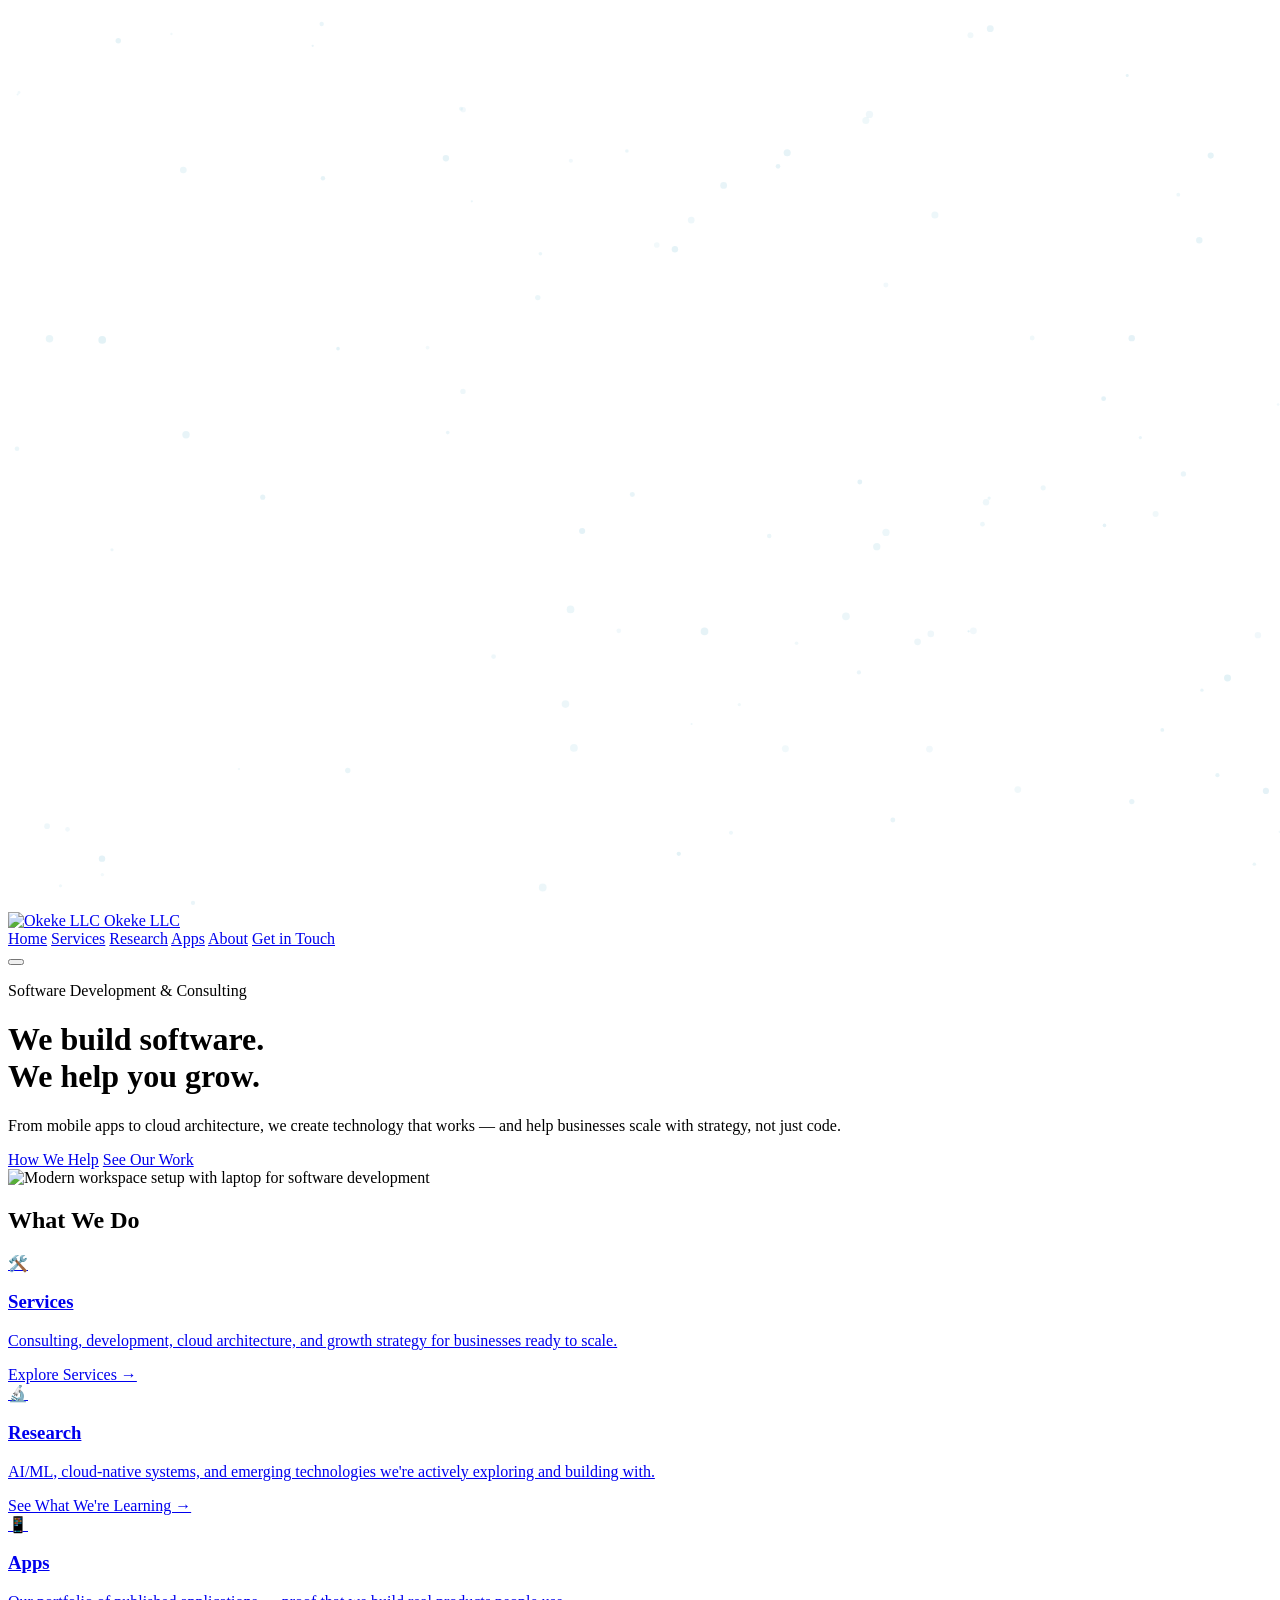
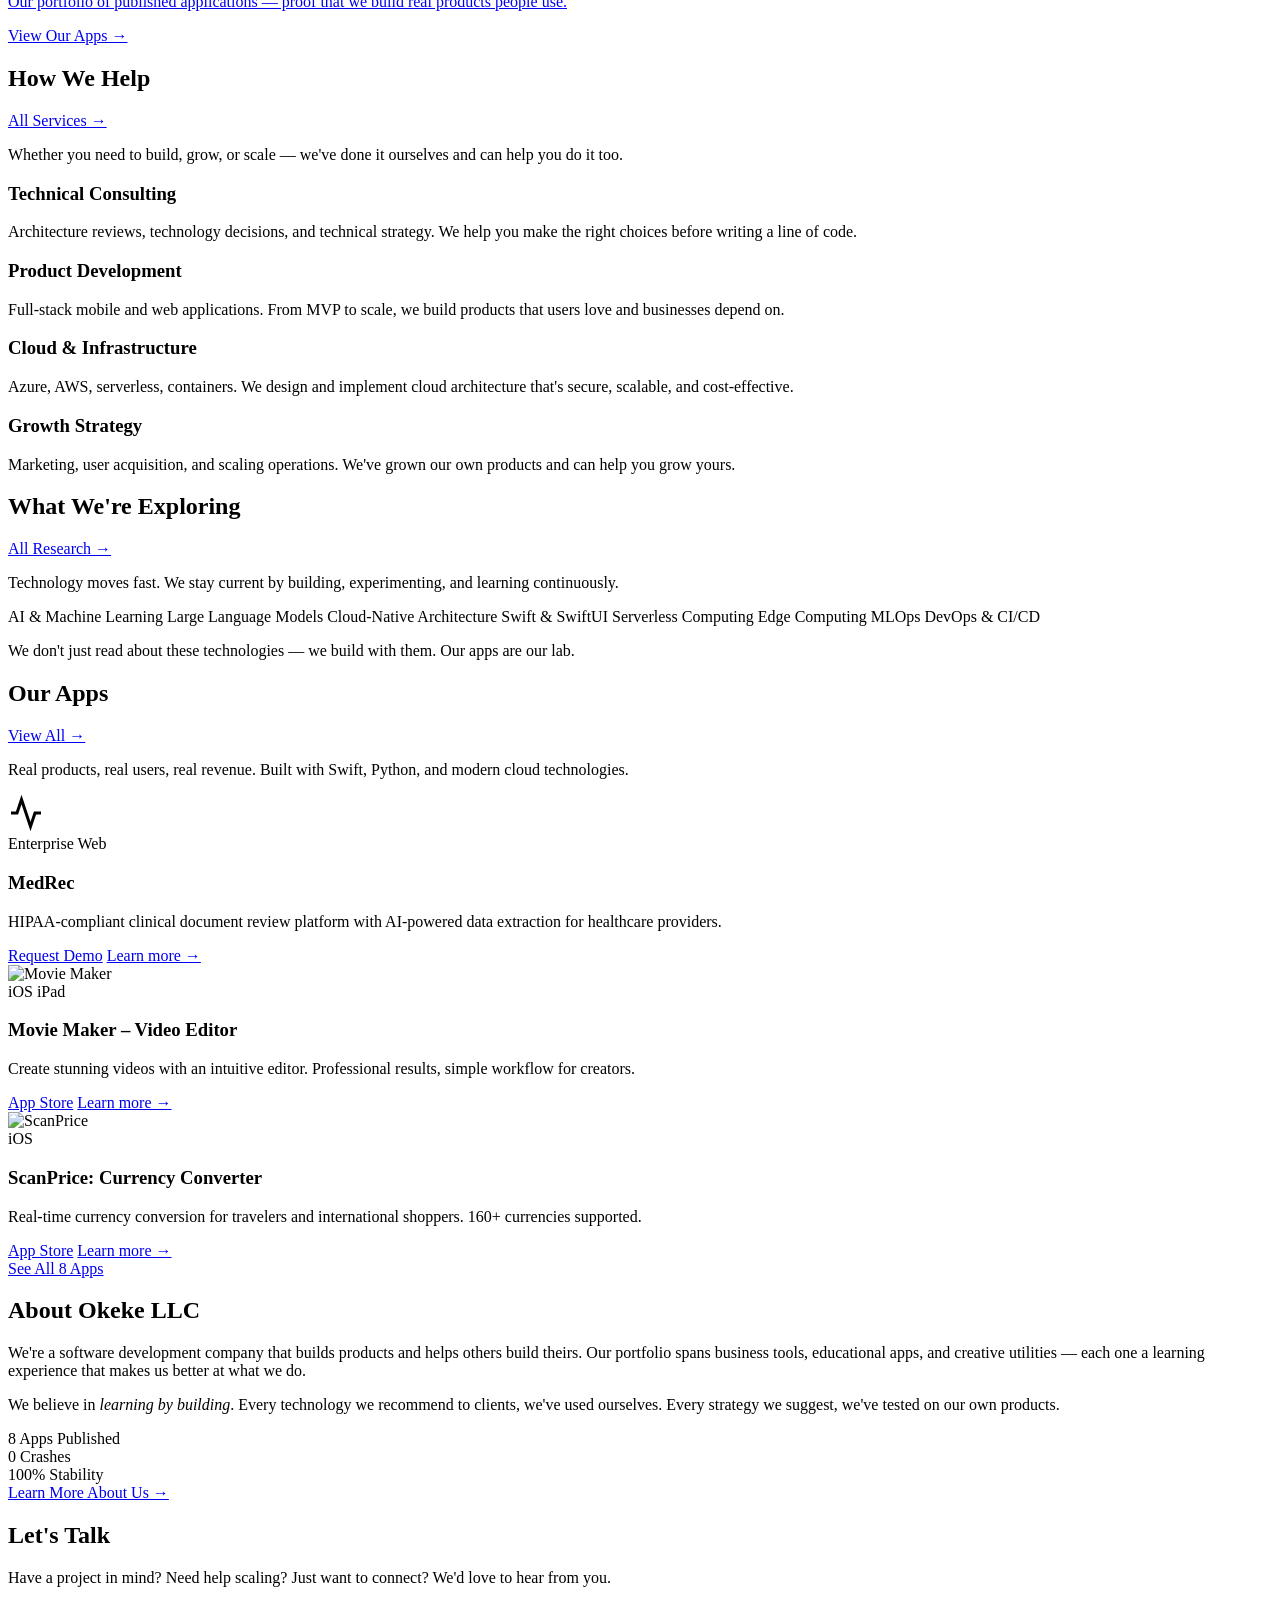
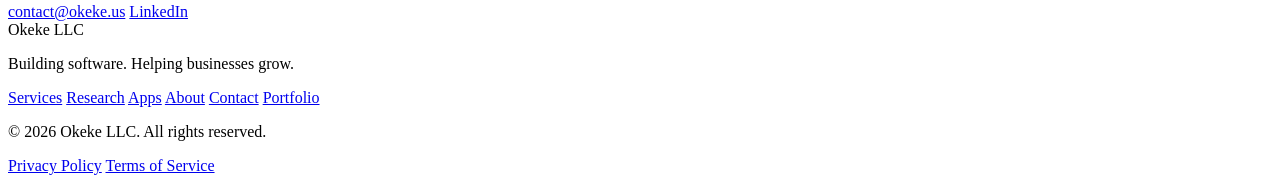
==== index.html @ c663a931 "Add SEO automation to services, privacy/terms links to footer" ====
<!DOCTYPE html>
<html lang="en">
<head>
    <meta charset="UTF-8">
    <meta name="viewport" content="width=device-width, initial-scale=1.0">
    <title>Okeke LLC | Software Development, Consulting & Cloud Solutions</title>
    <meta name="description" content="Okeke LLC builds innovative software and helps businesses grow. Mobile apps, cloud architecture, AI integration, and strategic consulting.">
    <meta name="keywords" content="software development, iOS apps, mobile development, cloud architecture, consulting, Swift, Python, AI, machine learning">
    <meta name="author" content="Okeke LLC">

    <!-- Open Graph -->
    <meta property="og:title" content="Okeke LLC | Software Development & Consulting">
    <meta property="og:description" content="We build software and help businesses grow. Apps, cloud architecture, AI, and strategic consulting.">
    <meta property="og:type" content="website">
    <meta property="og:url" content="https://okeke.us">
    <meta property="og:site_name" content="Okeke LLC">

    <!-- Twitter Card -->
    <meta name="twitter:card" content="summary_large_image">
    <meta name="twitter:title" content="Okeke LLC | Software Development & Consulting">
    <meta name="twitter:description" content="We build software and help businesses grow. Apps, cloud architecture, AI, and strategic consulting.">
    <meta name="twitter:image" content="https://okeke.us/images/hero-workspace.jpg">
    <meta property="og:image" content="https://okeke.us/images/hero-workspace.jpg">
    <meta property="og:image:width" content="1920">
    <meta property="og:image:height" content="1257">
    <meta property="og:image:alt" content="Modern workspace with laptop - Okeke LLC Software Development">

    <link rel="canonical" href="https://okeke.us">
    <link rel="preconnect" href="https://fonts.googleapis.com">
    <link rel="preconnect" href="https://fonts.gstatic.com" crossorigin>
    <link href="https://fonts.googleapis.com/css2?family=Inter:wght@400;500;600;700&display=swap" rel="stylesheet">
    <link rel="stylesheet" href="styles.css">

    <!-- Structured Data - Organization -->
    <script type="application/ld+json">
    {
        "@context": "https://schema.org",
        "@type": "ProfessionalService",
        "name": "Okeke LLC",
        "url": "https://okeke.us",
        "logo": "https://okeke.us/images/logo-full.png",
        "description": "Software development and consulting company specializing in iOS apps, cloud architecture, AI integration, and growth strategy. We build software and help businesses scale.",
        "foundingDate": "2024",
        "email": "contact@okeke.us",
        "sameAs": [
            "https://www.linkedin.com/company/okeke-llc/"
        ],
        "areaServed": {
            "@type": "Place",
            "name": "Worldwide"
        },
        "serviceType": [
            "Software Development",
            "iOS App Development",
            "Cloud Architecture",
            "Technical Consulting",
            "AI Integration",
            "Growth Strategy"
        ],
        "knowsAbout": [
            "iOS Development",
            "Swift",
            "SwiftUI",
            "Python",
            "Cloud Architecture",
            "Azure",
            "AWS",
            "AI/ML",
            "Mobile Apps",
            "App Store Optimization"
        ],
        "hasOfferCatalog": {
            "@type": "OfferCatalog",
            "name": "Services",
            "itemListElement": [
                {
                    "@type": "Offer",
                    "itemOffered": {
                        "@type": "Service",
                        "name": "Technical Consulting",
                        "description": "Architecture review, technology selection, and technical due diligence"
                    }
                },
                {
                    "@type": "Offer",
                    "itemOffered": {
                        "@type": "Service",
                        "name": "Product Development",
                        "description": "iOS, macOS, and web application development from concept to launch"
                    }
                },
                {
                    "@type": "Offer",
                    "itemOffered": {
                        "@type": "Service",
                        "name": "Cloud & Infrastructure",
                        "description": "Cloud architecture design, serverless implementation, and DevOps"
                    }
                },
                {
                    "@type": "Offer",
                    "itemOffered": {
                        "@type": "Service",
                        "name": "Growth Strategy",
                        "description": "App Store optimization, marketing strategy, and analytics implementation"
                    }
                }
            ]
        }
    }
    </script>

    <!-- Structured Data - WebSite (for sitelinks search) -->
    <script type="application/ld+json">
    {
        "@context": "https://schema.org",
        "@type": "WebSite",
        "name": "Okeke LLC",
        "url": "https://okeke.us",
        "potentialAction": {
            "@type": "SearchAction",
            "target": "https://okeke.us/?q={search_term_string}",
            "query-input": "required name=search_term_string"
        }
    }
    </script>
</head>
<body>
    <!-- Snowfall Canvas -->
    <canvas id="snowfall" aria-hidden="true"></canvas>

    <nav class="nav">
        <div class="nav-container">
            <a href="/" class="nav-logo" aria-label="Okeke LLC Home">
                <img src="/images/logo.png" alt="Okeke LLC" width="50" height="50">
                Okeke LLC
            </a>
            <div class="nav-links">
                <a href="/">Home</a>
                <a href="/services/">Services</a>
                <a href="/research/">Research</a>
                <a href="/apps/">Apps</a>
                <a href="/about/">About</a>
                <a href="/contact/" class="nav-cta">Get in Touch</a>
            </div>
            <button class="nav-toggle" aria-label="Toggle navigation menu" aria-expanded="false">
                <span></span>
                <span></span>
                <span></span>
            </button>
        </div>
    </nav>

    <header class="hero">
        <div class="container hero-container">
            <div class="hero-text">
                <p class="hero-eyebrow">Software Development & Consulting</p>
                <h1>We build software.<br>We help you <span class="highlight">grow</span>.</h1>
                <p class="hero-subtitle">From mobile apps to cloud architecture, we create technology that works — and help businesses scale with strategy, not just code.</p>
                <div class="hero-cta">
                    <a href="/services/" class="btn btn-primary">How We Help</a>
                    <a href="/apps/" class="btn btn-secondary">See Our Work</a>
                </div>
            </div>
            <div class="hero-image">
                <img src="/images/hero-workspace.jpg" alt="Modern workspace setup with laptop for software development" width="1920" height="1257" loading="eager">
            </div>
        </div>
    </header>

    <!-- What We Do - Quick Overview -->
    <section class="section overview-section" aria-labelledby="overview-heading">
        <div class="container">
            <h2 id="overview-heading" class="visually-hidden">What We Do</h2>
            <div class="overview-grid">
                <a href="/services/" class="overview-card">
                    <div class="overview-icon" aria-hidden="true">🛠️</div>
                    <h3>Services</h3>
                    <p>Consulting, development, cloud architecture, and growth strategy for businesses ready to scale.</p>
                    <span class="overview-link">Explore Services →</span>
                </a>
                <a href="/research/" class="overview-card">
                    <div class="overview-icon" aria-hidden="true">🔬</div>
                    <h3>Research</h3>
                    <p>AI/ML, cloud-native systems, and emerging technologies we're actively exploring and building with.</p>
                    <span class="overview-link">See What We're Learning →</span>
                </a>
                <a href="/apps/" class="overview-card">
                    <div class="overview-icon" aria-hidden="true">📱</div>
                    <h3>Apps</h3>
                    <p>Our portfolio of published applications — proof that we build real products people use.</p>
                    <span class="overview-link">View Our Apps →</span>
                </a>
            </div>
        </div>
    </section>

    <!-- Services Preview -->
    <section class="section services-preview" aria-labelledby="services-heading">
        <div class="container">
            <div class="section-header">
                <h2 id="services-heading">How We Help</h2>
                <a href="/services/" class="section-link">All Services →</a>
            </div>
            <p class="section-subtitle">Whether you need to build, grow, or scale — we've done it ourselves and can help you do it too.</p>

            <div class="services-grid-preview">
                <div class="service-preview-card">
                    <h3>Technical Consulting</h3>
                    <p>Architecture reviews, technology decisions, and technical strategy. We help you make the right choices before writing a line of code.</p>
                </div>
                <div class="service-preview-card">
                    <h3>Product Development</h3>
                    <p>Full-stack mobile and web applications. From MVP to scale, we build products that users love and businesses depend on.</p>
                </div>
                <div class="service-preview-card">
                    <h3>Cloud & Infrastructure</h3>
                    <p>Azure, AWS, serverless, containers. We design and implement cloud architecture that's secure, scalable, and cost-effective.</p>
                </div>
                <div class="service-preview-card">
                    <h3>Growth Strategy</h3>
                    <p>Marketing, user acquisition, and scaling operations. We've grown our own products and can help you grow yours.</p>
                </div>
            </div>
        </div>
    </section>

    <!-- Research Preview -->
    <section class="section research-preview" aria-labelledby="research-heading">
        <div class="container">
            <div class="section-header">
                <h2 id="research-heading">What We're Exploring</h2>
                <a href="/research/" class="section-link">All Research →</a>
            </div>
            <p class="section-subtitle">Technology moves fast. We stay current by building, experimenting, and learning continuously.</p>

            <div class="research-tags" role="list" aria-label="Technologies we're researching">
                <span class="research-tag" role="listitem">AI & Machine Learning</span>
                <span class="research-tag" role="listitem">Large Language Models</span>
                <span class="research-tag" role="listitem">Cloud-Native Architecture</span>
                <span class="research-tag" role="listitem">Swift & SwiftUI</span>
                <span class="research-tag" role="listitem">Serverless Computing</span>
                <span class="research-tag" role="listitem">Edge Computing</span>
                <span class="research-tag" role="listitem">MLOps</span>
                <span class="research-tag" role="listitem">DevOps & CI/CD</span>
            </div>

            <p class="research-note">We don't just read about these technologies — we build with them. Our apps are our lab.</p>
        </div>
    </section>

    <!-- Apps Preview -->
    <section class="section apps-section" aria-labelledby="apps-heading">
        <div class="container">
            <div class="section-header">
                <h2 id="apps-heading">Our Apps</h2>
                <a href="/apps/" class="section-link">View All →</a>
            </div>
            <p class="section-subtitle">Real products, real users, real revenue. Built with Swift, Python, and modern cloud technologies.</p>

            <div class="apps-grid">
                <!-- MedRec - Business App -->
                <article class="app-card featured business">
                    <div class="app-icon" role="img" aria-label="MedRec - Clinical document review platform">
                        <div class="app-icon-placeholder healthcare">
                            <svg viewBox="0 0 24 24" fill="none" stroke="currentColor" stroke-width="2" width="36" height="36">
                                <path d="M22 12h-4l-3 9L9 3l-3 9H2"/>
                            </svg>
                        </div>
                    </div>
                    <div class="app-content">
                        <div class="app-platforms">
                            <span class="platform business">Enterprise</span>
                            <span class="platform">Web</span>
                        </div>
                        <h3>MedRec</h3>
                        <p>HIPAA-compliant clinical document review platform with AI-powered data extraction for healthcare providers.</p>
                        <div class="app-links">
                            <a href="/contact/" class="btn btn-small">Request Demo</a>
                            <a href="/apps/#business" class="link-arrow">Learn more →</a>
                        </div>
                    </div>
                </article>

                <!-- Movie Maker -->
                <article class="app-card featured">
                    <div class="app-icon" role="img" aria-label="Movie Maker app icon - Video editing application">
                        <img src="https://is1-ssl.mzstatic.com/image/thumb/Purple211/v4/9e/07/b6/9e07b628-82b7-41d9-54f1-a18813877a32/AppIcon-0-0-1x_U007epad-0-1-85-220.png/100x100bb.jpg" alt="Movie Maker" width="72" height="72" loading="lazy">
                    </div>
                    <div class="app-content">
                        <div class="app-platforms">
                            <span class="platform">iOS</span>
                            <span class="platform">iPad</span>
                        </div>
                        <h3>Movie Maker – Video Editor</h3>
                        <p>Create stunning videos with an intuitive editor. Professional results, simple workflow for creators.</p>
                        <div class="app-links">
                            <a href="https://apps.apple.com/us/app/movie-maker-video-editor/id6755254508" class="btn btn-small" target="_blank" rel="noopener noreferrer" aria-label="Download Movie Maker on the App Store">App Store</a>
                            <a href="/apps/moviemaker/" class="link-arrow">Learn more →</a>
                        </div>
                    </div>
                </article>

                <!-- ScanPrice -->
                <article class="app-card featured">
                    <div class="app-icon" role="img" aria-label="ScanPrice app icon - Currency conversion application">
                        <img src="https://is1-ssl.mzstatic.com/image/thumb/Purple211/v4/22/ec/0a/22ec0a01-c46e-54fb-6568-5248c1502d70/AppIcon-0-0-1x_U007epad-0-1-85-220.png/100x100bb.jpg" alt="ScanPrice" width="72" height="72" loading="lazy">
                    </div>
                    <div class="app-content">
                        <div class="app-platforms">
                            <span class="platform">iOS</span>
                        </div>
                        <h3>ScanPrice: Currency Converter</h3>
                        <p>Real-time currency conversion for travelers and international shoppers. 160+ currencies supported.</p>
                        <div class="app-links">
                            <a href="https://apps.apple.com/us/app/scanprice-currency-converter/id6755891772" class="btn btn-small" target="_blank" rel="noopener noreferrer" aria-label="Download ScanPrice on the App Store">App Store</a>
                            <a href="/apps/scanprice/" class="link-arrow">Learn more →</a>
                        </div>
                    </div>
                </article>
            </div>

            <div class="apps-more">
                <a href="/apps/" class="btn btn-outline">See All 8 Apps</a>
            </div>
        </div>
    </section>

    <!-- About Preview -->
    <section class="section about-section" aria-labelledby="about-heading">
        <div class="container">
            <div class="about-content">
                <h2 id="about-heading">About Okeke LLC</h2>
                <p>We're a software development company that builds products and helps others build theirs. Our portfolio spans business tools, educational apps, and creative utilities — each one a learning experience that makes us better at what we do.</p>
                <p>We believe in <em>learning by building</em>. Every technology we recommend to clients, we've used ourselves. Every strategy we suggest, we've tested on our own products.</p>
                <div class="about-stats">
                    <div class="stat">
                        <span class="stat-number">8</span>
                        <span class="stat-label">Apps Published</span>
                    </div>
                    <div class="stat">
                        <span class="stat-number">0</span>
                        <span class="stat-label">Crashes</span>
                    </div>
                    <div class="stat">
                        <span class="stat-number">100%</span>
                        <span class="stat-label">Stability</span>
                    </div>
                </div>
                <a href="/about/" class="btn btn-secondary" style="margin-top: var(--spacing-lg);">Learn More About Us →</a>
            </div>
        </div>
    </section>

    <!-- Contact CTA -->
    <section class="section contact-section" aria-labelledby="contact-heading">
        <div class="container">
            <h2 id="contact-heading">Let's Talk</h2>
            <p class="section-subtitle">Have a project in mind? Need help scaling? Just want to connect? We'd love to hear from you.</p>
            <div class="contact-links">
                <a href="mailto:contact@okeke.us" class="btn btn-primary btn-large" aria-label="Email us at contact@okeke.us">contact@okeke.us</a>
                <a href="https://www.linkedin.com/company/okeke-llc/" class="btn btn-outline btn-large" target="_blank" rel="noopener noreferrer" aria-label="Visit our LinkedIn page">LinkedIn</a>
            </div>
        </div>
    </section>

    <footer class="footer" role="contentinfo">
        <div class="container">
            <div class="footer-content">
                <div class="footer-brand">
                    <span class="footer-logo">Okeke LLC</span>
                    <p>Building software. Helping businesses grow.</p>
                </div>
                <nav class="footer-links" aria-label="Footer navigation">
                    <a href="/services/">Services</a>
                    <a href="/research/">Research</a>
                    <a href="/apps/">Apps</a>
                    <a href="/about/">About</a>
                    <a href="/contact/">Contact</a>
                    <a href="https://sundai.us" target="_blank" rel="noopener noreferrer">Portfolio</a>
                </nav>
            </div>
            <div class="footer-bottom">
                <p>&copy; 2026 Okeke LLC. All rights reserved.</p>
                <nav class="footer-legal" aria-label="Legal links">
                    <a href="/privacy-policy/">Privacy Policy</a>
                    <a href="/terms/">Terms of Service</a>
                </nav>
            </div>
        </div>
    </footer>

    <script>
        // Mobile nav toggle
        const navToggle = document.querySelector('.nav-toggle');
        const navLinks = document.querySelector('.nav-links');

        navToggle.addEventListener('click', () => {
            const isOpen = navLinks.classList.toggle('active');
            navToggle.classList.toggle('active');
            navToggle.setAttribute('aria-expanded', isOpen);
        });

        // Navbar background on scroll
        const nav = document.querySelector('.nav');
        window.addEventListener('scroll', () => {
            nav.classList.toggle('scrolled', window.scrollY > 50);
        });

        // Snowfall Animation
        const canvas = document.getElementById('snowfall');
        const ctx = canvas.getContext('2d');

        let snowflakes = [];
        const maxSnowflakes = 100;

        function resizeCanvas() {
            canvas.width = window.innerWidth;
            canvas.height = window.innerHeight;
        }

        function createSnowflake() {
            return {
                x: Math.random() * canvas.width,
                y: Math.random() * canvas.height - canvas.height,
                radius: Math.random() * 3 + 1,
                speed: Math.random() * 1 + 0.5,
                wind: Math.random() * 0.5 - 0.25,
                opacity: Math.random() * 0.2 + 0.15
            };
        }

        function initSnowflakes() {
            snowflakes = [];
            for (let i = 0; i < maxSnowflakes; i++) {
                const flake = createSnowflake();
                flake.y = Math.random() * canvas.height;
                snowflakes.push(flake);
            }
        }

        function drawSnowflakes() {
            ctx.clearRect(0, 0, canvas.width, canvas.height);

            snowflakes.forEach((flake, index) => {
                ctx.beginPath();
                ctx.arc(flake.x, flake.y, flake.radius, 0, Math.PI * 2);
                ctx.fillStyle = `rgba(173, 216, 230, ${flake.opacity})`; // Light blue
                ctx.fill();

                // Update position
                flake.y += flake.speed;
                flake.x += flake.wind;

                // Reset if off screen
                if (flake.y > canvas.height) {
                    snowflakes[index] = createSnowflake();
                }
                if (flake.x > canvas.width) {
                    flake.x = 0;
                } else if (flake.x < 0) {
                    flake.x = canvas.width;
                }
            });

            requestAnimationFrame(drawSnowflakes);
        }

        // Check for reduced motion preference
        const prefersReducedMotion = window.matchMedia('(prefers-reduced-motion: reduce)').matches;

        if (!prefersReducedMotion) {
            resizeCanvas();
            initSnowflakes();
            drawSnowflakes();
            window.addEventListener('resize', () => {
                resizeCanvas();
                initSnowflakes();
            });
        }
    </script>
</body>
</html>
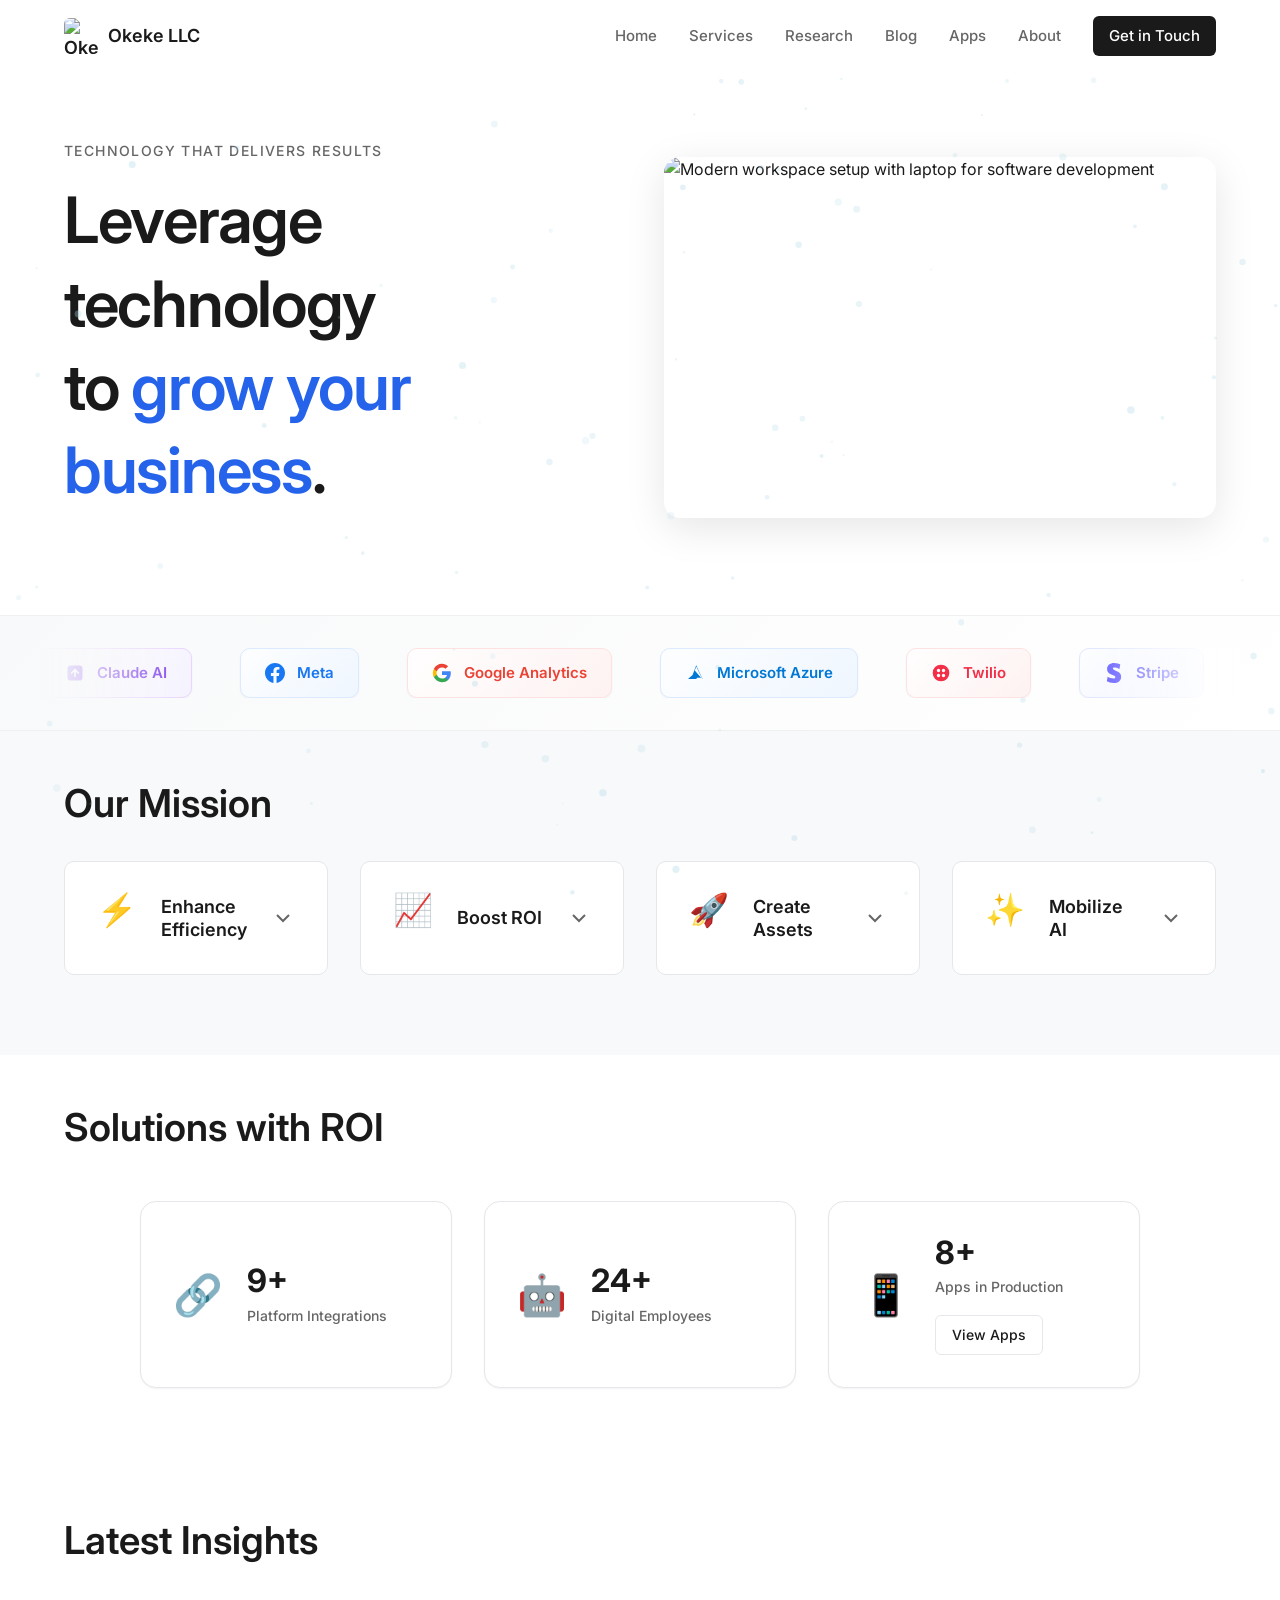
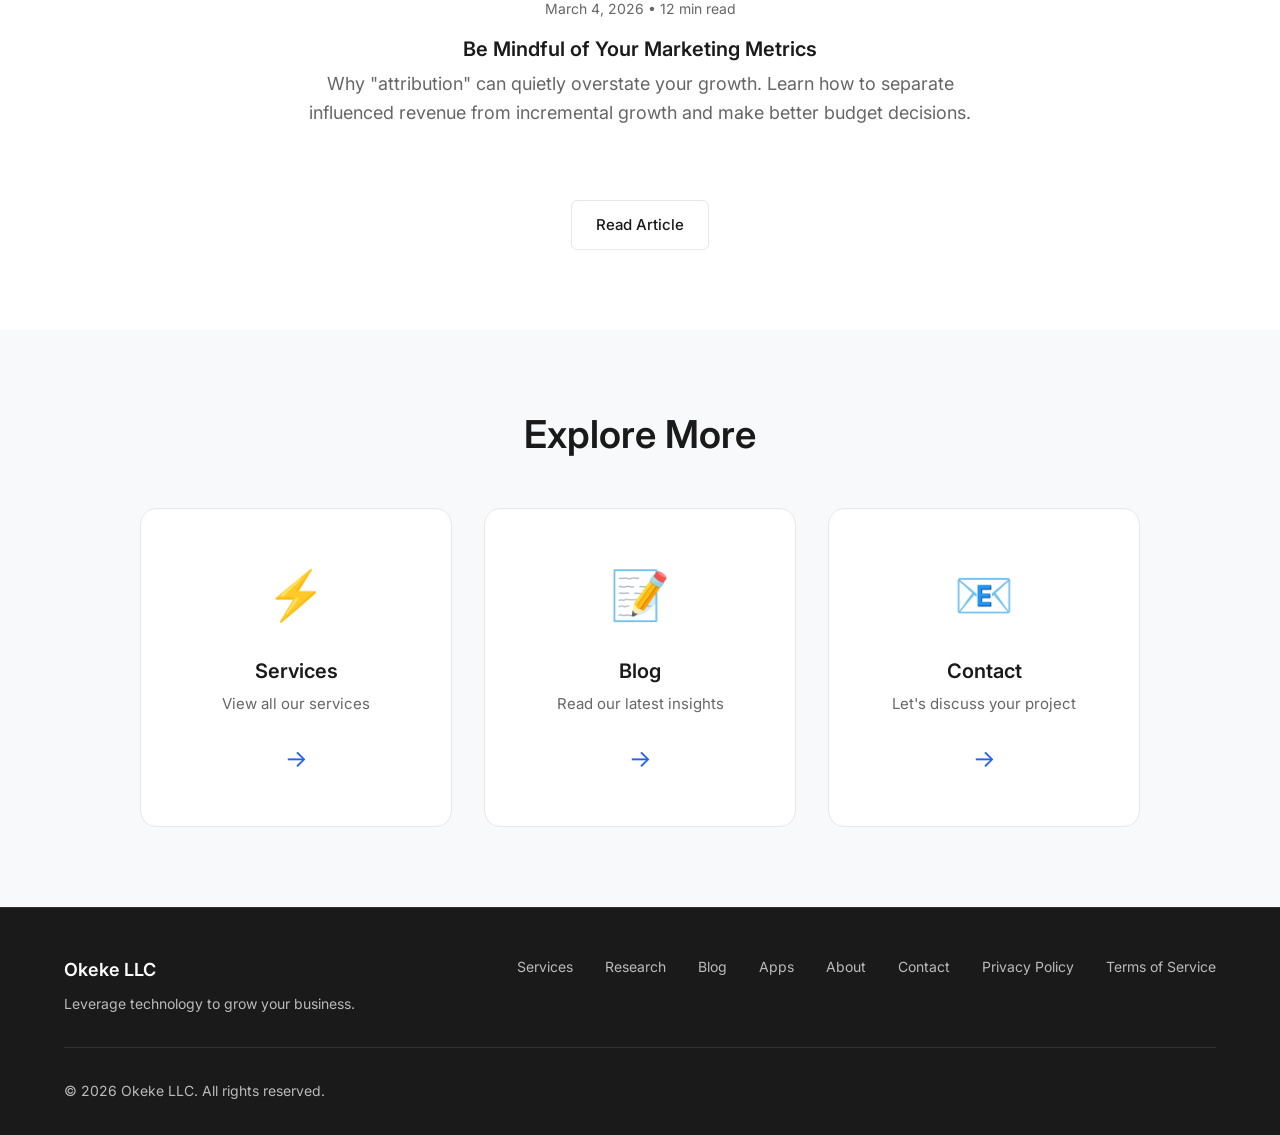
==== commit 162739af: "Modernize website with collapsible sections and first blog article Major updates: - Homepage: Update" ====
--- a/index.html
+++ b/index.html
@@ -30,6 +30,7 @@
     <link rel="preconnect" href="https://fonts.gstatic.com" crossorigin>
     <link href="https://fonts.googleapis.com/css2?family=Inter:wght@400;500;600;700&display=swap" rel="stylesheet">
     <link rel="stylesheet" href="styles.css">
+    <link rel="stylesheet" href="research/research.css">
 
     <!-- Structured Data - Organization -->
     <script type="application/ld+json">
@@ -132,13 +133,14 @@
     <nav class="nav">
         <div class="nav-container">
             <a href="/" class="nav-logo" aria-label="Okeke LLC Home">
-                <img src="/images/logo.png" alt="Okeke LLC" width="50" height="50">
+                <img src="images/logo.png" alt="Okeke LLC" width="50" height="50">
                 Okeke LLC
             </a>
             <div class="nav-links">
                 <a href="/">Home</a>
                 <a href="/services/">Services</a>
                 <a href="/research/">Research</a>
+                <a href="/blog/">Blog</a>
                 <a href="/apps/">Apps</a>
                 <a href="/about/">About</a>
                 <a href="/contact/" class="nav-cta">Get in Touch</a>
@@ -154,212 +156,283 @@
     <header class="hero">
         <div class="container hero-container">
             <div class="hero-text">
-                <p class="hero-eyebrow">Software Development & Consulting</p>
-                <h1>We build software.<br>We help you <span class="highlight">grow</span>.</h1>
-                <p class="hero-subtitle">From mobile apps to cloud architecture, we create technology that works — and help businesses scale with strategy, not just code.</p>
-                <div class="hero-cta">
-                    <a href="/services/" class="btn btn-primary">How We Help</a>
-                    <a href="/apps/" class="btn btn-secondary">See Our Work</a>
-                </div>
+                <p class="hero-eyebrow">Technology That Delivers Results</p>
+                <h1>Leverage technology<br>to <span class="highlight">grow your business</span>.</h1>
             </div>
             <div class="hero-image">
-                <img src="/images/hero-workspace.jpg" alt="Modern workspace setup with laptop for software development" width="1920" height="1257" loading="eager">
+                <img src="images/hero-workspace.jpg" alt="Modern workspace setup with laptop for software development" width="1920" height="1257" loading="eager">
             </div>
         </div>
     </header>
 
-    <!-- What We Do - Quick Overview -->
-    <section class="section overview-section" aria-labelledby="overview-heading">
-        <div class="container">
-            <h2 id="overview-heading" class="visually-hidden">What We Do</h2>
-            <div class="overview-grid">
-                <a href="/services/" class="overview-card">
-                    <div class="overview-icon" aria-hidden="true">🛠️</div>
-                    <h3>Services</h3>
-                    <p>Consulting, development, cloud architecture, and growth strategy for businesses ready to scale.</p>
-                    <span class="overview-link">Explore Services →</span>
-                </a>
-                <a href="/research/" class="overview-card">
-                    <div class="overview-icon" aria-hidden="true">🔬</div>
-                    <h3>Research</h3>
-                    <p>AI/ML, cloud-native systems, and emerging technologies we're actively exploring and building with.</p>
-                    <span class="overview-link">See What We're Learning →</span>
-                </a>
-                <a href="/apps/" class="overview-card">
-                    <div class="overview-icon" aria-hidden="true">📱</div>
-                    <h3>Apps</h3>
-                    <p>Our portfolio of published applications — proof that we build real products people use.</p>
-                    <span class="overview-link">View Our Apps →</span>
-                </a>
-            </div>
+    <!-- Integration Badges - Rolling Animation -->
+    <section class="integrations-ticker" aria-label="Platform Integrations">
+        <div class="integrations-ticker-wrapper">
+        <div class="ticker-track">
+            <div class="ticker-item claude">
+                <svg viewBox="0 0 24 24" fill="currentColor" width="20" height="20">
+                    <rect x="3" y="3" width="18" height="18" rx="4" ry="4"/>
+                    <path d="M12 8 L12 16 M8 12 Q10 10, 12 8 Q14 10, 16 12" stroke="white" stroke-width="2" fill="none" stroke-linecap="round"/>
+                </svg>
+                <span>Claude AI</span>
+            </div>
+            <div class="ticker-item meta">
+                <svg viewBox="0 0 24 24" fill="currentColor" width="20" height="20">
+                    <path d="M24 12.073c0-6.627-5.373-12-12-12s-12 5.373-12 12c0 5.99 4.388 10.954 10.125 11.854v-8.385H7.078v-3.47h3.047V9.43c0-3.007 1.792-4.669 4.533-4.669 1.312 0 2.686.235 2.686.235v2.953H15.83c-1.491 0-1.956.925-1.956 1.874v2.25h3.328l-.532 3.47h-2.796v8.385C19.612 23.027 24 18.062 24 12.073z"/>
+                </svg>
+                <span>Meta</span>
+            </div>
+            <div class="ticker-item google">
+                <svg viewBox="0 0 24 24" fill="currentColor" width="20" height="20">
+                    <path d="M22.56 12.25c0-.78-.07-1.53-.2-2.25H12v4.26h5.92c-.26 1.37-1.04 2.53-2.21 3.31v2.77h3.57c2.08-1.92 3.28-4.74 3.28-8.09z" fill="#4285F4"/>
+                    <path d="M12 23c2.97 0 5.46-.98 7.28-2.66l-3.57-2.77c-.98.66-2.23 1.06-3.71 1.06-2.86 0-5.29-1.93-6.16-4.53H2.18v2.84C3.99 20.53 7.7 23 12 23z" fill="#34A853"/>
+                    <path d="M5.84 14.09c-.22-.66-.35-1.36-.35-2.09s.13-1.43.35-2.09V7.07H2.18C1.43 8.55 1 10.22 1 12s.43 3.45 1.18 4.93l2.85-2.22.81-.62z" fill="#FBBC05"/>
+                    <path d="M12 5.38c1.62 0 3.06.56 4.21 1.64l3.15-3.15C17.45 2.09 14.97 1 12 1 7.7 1 3.99 3.47 2.18 7.07l3.66 2.84c.87-2.6 3.3-4.53 6.16-4.53z" fill="#EA4335"/>
+                </svg>
+                <span>Google Analytics</span>
+            </div>
+            <div class="ticker-item azure">
+                <svg viewBox="0 0 24 24" fill="currentColor" width="20" height="20">
+                    <path d="M9.1 14.5l4.4-11.8L21 19.3H3.6L9.1 14.5zm4.5-10.3L11.7 9l7.6 8.8h-4.8l-1 1.5h7.2L13.6 4.2z"/>
+                </svg>
+                <span>Microsoft Azure</span>
+            </div>
+            <div class="ticker-item twilio">
+                <svg viewBox="0 0 24 24" fill="currentColor" width="20" height="20">
+                    <circle cx="12" cy="12" r="10"/>
+                    <circle cx="9" cy="9" r="2" fill="white"/>
+                    <circle cx="15" cy="9" r="2" fill="white"/>
+                    <circle cx="9" cy="15" r="2" fill="white"/>
+                    <circle cx="15" cy="15" r="2" fill="white"/>
+                </svg>
+                <span>Twilio</span>
+            </div>
+            <div class="ticker-item stripe">
+                <svg viewBox="0 0 24 24" fill="currentColor" width="20" height="20">
+                    <path d="M13.976 9.15c-2.172-.806-3.356-1.426-3.356-2.409 0-.831.683-1.305 1.901-1.305 2.227 0 4.515.858 6.09 1.631l.89-5.494C18.252.975 15.697 0 12.165 0 9.667 0 7.589.654 6.104 1.872 4.56 3.147 3.757 4.992 3.757 7.218c0 4.039 2.467 5.76 6.476 7.219 2.585.92 3.445 1.574 3.445 2.583 0 .98-.84 1.545-2.354 1.545-1.875 0-4.965-.921-6.99-2.109l-.9 5.555C5.175 22.99 8.385 24 11.714 24c2.641 0 4.843-.624 6.328-1.813 1.664-1.305 2.525-3.236 2.525-5.732 0-4.128-2.524-5.851-6.594-7.305h.003z"/>
+                </svg>
+                <span>Stripe</span>
+            </div>
+            <div class="ticker-item github">
+                <svg viewBox="0 0 24 24" fill="currentColor" width="20" height="20">
+                    <path d="M12 0c-6.626 0-12 5.373-12 12 0 5.302 3.438 9.8 8.207 11.387.599.111.793-.261.793-.577v-2.234c-3.338.726-4.033-1.416-4.033-1.416-.546-1.387-1.333-1.756-1.333-1.756-1.089-.745.083-.729.083-.729 1.205.084 1.839 1.237 1.839 1.237 1.07 1.834 2.807 1.304 3.492.997.107-.775.418-1.305.762-1.604-2.665-.305-5.467-1.334-5.467-5.931 0-1.311.469-2.381 1.236-3.221-.124-.303-.535-1.524.117-3.176 0 0 1.008-.322 3.301 1.23.957-.266 1.983-.399 3.003-.404 1.02.005 2.047.138 3.006.404 2.291-1.552 3.297-1.23 3.297-1.23.653 1.653.242 2.874.118 3.176.77.84 1.235 1.911 1.235 3.221 0 4.609-2.807 5.624-5.479 5.921.43.372.823 1.102.823 2.222v3.293c0 .319.192.694.801.576 4.765-1.589 8.199-6.086 8.199-11.386 0-6.627-5.373-12-12-12z"/>
+                </svg>
+                <span>GitHub</span>
+            </div>
+            <div class="ticker-item pinterest">
+                <svg viewBox="0 0 24 24" fill="currentColor" width="20" height="20">
+                    <path d="M12.017 0C5.396 0 .029 5.367.029 11.987c0 5.079 3.158 9.417 7.618 11.162-.105-.949-.199-2.403.041-3.439.219-.937 1.406-5.957 1.406-5.957s-.359-.72-.359-1.781c0-1.663.967-2.911 2.168-2.911 1.024 0 1.518.769 1.518 1.688 0 1.029-.653 2.567-.992 3.992-.285 1.193.6 2.165 1.775 2.165 2.128 0 3.768-2.245 3.768-5.487 0-2.861-2.063-4.869-5.008-4.869-3.41 0-5.409 2.562-5.409 5.199 0 1.033.394 2.143.889 2.741.099.12.112.225.085.345-.09.375-.293 1.199-.334 1.363-.053.225-.172.271-.401.165-1.495-.69-2.433-2.878-2.433-4.646 0-3.776 2.748-7.252 7.92-7.252 4.158 0 7.392 2.967 7.392 6.923 0 4.135-2.607 7.462-6.233 7.462-1.214 0-2.354-.629-2.758-1.379l-.749 2.848c-.269 1.045-1.004 2.352-1.498 3.146 1.123.345 2.306.535 3.55.535 6.607 0 11.985-5.365 11.985-11.987C23.97 5.39 18.592.026 11.985.026L12.017 0z"/>
+                </svg>
+                <span>Pinterest</span>
+            </div>
+            <div class="ticker-item instagram">
+                <svg viewBox="0 0 24 24" fill="currentColor" width="20" height="20">
+                    <path d="M12 2.163c3.204 0 3.584.012 4.85.07 3.252.148 4.771 1.691 4.919 4.919.058 1.265.069 1.645.069 4.849 0 3.205-.012 3.584-.069 4.849-.149 3.225-1.664 4.771-4.919 4.919-1.266.058-1.644.07-4.85.07-3.204 0-3.584-.012-4.849-.07-3.26-.149-4.771-1.699-4.919-4.92-.058-1.265-.07-1.644-.07-4.849 0-3.204.013-3.583.07-4.849.149-3.227 1.664-4.771 4.919-4.919 1.266-.057 1.645-.069 4.849-.069zm0-2.163c-3.259 0-3.667.014-4.947.072-4.358.2-6.78 2.618-6.98 6.98-.059 1.281-.073 1.689-.073 4.948 0 3.259.014 3.668.072 4.948.2 4.358 2.618 6.78 6.98 6.98 1.281.058 1.689.072 4.948.072 3.259 0 3.668-.014 4.948-.072 4.354-.2 6.782-2.618 6.979-6.98.059-1.28.073-1.689.073-4.948 0-3.259-.014-3.667-.072-4.947-.196-4.354-2.617-6.78-6.979-6.98-1.281-.059-1.69-.073-4.949-.073zm0 5.838c-3.403 0-6.162 2.759-6.162 6.162s2.759 6.163 6.162 6.163 6.162-2.759 6.162-6.163c0-3.403-2.759-6.162-6.162-6.162zm0 10.162c-2.209 0-4-1.79-4-4 0-2.209 1.791-4 4-4s4 1.791 4 4c0 2.21-1.791 4-4 4zm6.406-11.845c-.796 0-1.441.645-1.441 1.44s.645 1.44 1.441 1.44c.795 0 1.439-.645 1.439-1.44s-.644-1.44-1.439-1.44z"/>
+                </svg>
+                <span>Instagram</span>
+            </div>
+            <!-- Duplicate for seamless loop -->
+            <div class="ticker-item claude">
+                <svg viewBox="0 0 24 24" fill="currentColor" width="20" height="20">
+                    <rect x="3" y="3" width="18" height="18" rx="4" ry="4"/>
+                    <path d="M12 8 L12 16 M8 12 Q10 10, 12 8 Q14 10, 16 12" stroke="white" stroke-width="2" fill="none" stroke-linecap="round"/>
+                </svg>
+                <span>Claude AI</span>
+            </div>
+            <div class="ticker-item meta">
+                <svg viewBox="0 0 24 24" fill="currentColor" width="20" height="20">
+                    <path d="M24 12.073c0-6.627-5.373-12-12-12s-12 5.373-12 12c0 5.99 4.388 10.954 10.125 11.854v-8.385H7.078v-3.47h3.047V9.43c0-3.007 1.792-4.669 4.533-4.669 1.312 0 2.686.235 2.686.235v2.953H15.83c-1.491 0-1.956.925-1.956 1.874v2.25h3.328l-.532 3.47h-2.796v8.385C19.612 23.027 24 18.062 24 12.073z"/>
+                </svg>
+                <span>Meta</span>
+            </div>
+            <div class="ticker-item google">
+                <svg viewBox="0 0 24 24" fill="currentColor" width="20" height="20">
+                    <path d="M22.56 12.25c0-.78-.07-1.53-.2-2.25H12v4.26h5.92c-.26 1.37-1.04 2.53-2.21 3.31v2.77h3.57c2.08-1.92 3.28-4.74 3.28-8.09z" fill="#4285F4"/>
+                    <path d="M12 23c2.97 0 5.46-.98 7.28-2.66l-3.57-2.77c-.98.66-2.23 1.06-3.71 1.06-2.86 0-5.29-1.93-6.16-4.53H2.18v2.84C3.99 20.53 7.7 23 12 23z" fill="#34A853"/>
+                    <path d="M5.84 14.09c-.22-.66-.35-1.36-.35-2.09s.13-1.43.35-2.09V7.07H2.18C1.43 8.55 1 10.22 1 12s.43 3.45 1.18 4.93l2.85-2.22.81-.62z" fill="#FBBC05"/>
+                    <path d="M12 5.38c1.62 0 3.06.56 4.21 1.64l3.15-3.15C17.45 2.09 14.97 1 12 1 7.7 1 3.99 3.47 2.18 7.07l3.66 2.84c.87-2.6 3.3-4.53 6.16-4.53z" fill="#EA4335"/>
+                </svg>
+                <span>Google Analytics</span>
+            </div>
+            <div class="ticker-item azure">
+                <svg viewBox="0 0 24 24" fill="currentColor" width="20" height="20">
+                    <path d="M9.1 14.5l4.4-11.8L21 19.3H3.6L9.1 14.5zm4.5-10.3L11.7 9l7.6 8.8h-4.8l-1 1.5h7.2L13.6 4.2z"/>
+                </svg>
+                <span>Microsoft Azure</span>
+            </div>
+            <div class="ticker-item twilio">
+                <svg viewBox="0 0 24 24" fill="currentColor" width="20" height="20">
+                    <circle cx="12" cy="12" r="10"/>
+                    <circle cx="9" cy="9" r="2" fill="white"/>
+                    <circle cx="15" cy="9" r="2" fill="white"/>
+                    <circle cx="9" cy="15" r="2" fill="white"/>
+                    <circle cx="15" cy="15" r="2" fill="white"/>
+                </svg>
+                <span>Twilio</span>
+            </div>
+            <div class="ticker-item stripe">
+                <svg viewBox="0 0 24 24" fill="currentColor" width="20" height="20">
+                    <path d="M13.976 9.15c-2.172-.806-3.356-1.426-3.356-2.409 0-.831.683-1.305 1.901-1.305 2.227 0 4.515.858 6.09 1.631l.89-5.494C18.252.975 15.697 0 12.165 0 9.667 0 7.589.654 6.104 1.872 4.56 3.147 3.757 4.992 3.757 7.218c0 4.039 2.467 5.76 6.476 7.219 2.585.92 3.445 1.574 3.445 2.583 0 .98-.84 1.545-2.354 1.545-1.875 0-4.965-.921-6.99-2.109l-.9 5.555C5.175 22.99 8.385 24 11.714 24c2.641 0 4.843-.624 6.328-1.813 1.664-1.305 2.525-3.236 2.525-5.732 0-4.128-2.524-5.851-6.594-7.305h.003z"/>
+                </svg>
+                <span>Stripe</span>
+            </div>
+            <div class="ticker-item github">
+                <svg viewBox="0 0 24 24" fill="currentColor" width="20" height="20">
+                    <path d="M12 0c-6.626 0-12 5.373-12 12 0 5.302 3.438 9.8 8.207 11.387.599.111.793-.261.793-.577v-2.234c-3.338.726-4.033-1.416-4.033-1.416-.546-1.387-1.333-1.756-1.333-1.756-1.089-.745.083-.729.083-.729 1.205.084 1.839 1.237 1.839 1.237 1.07 1.834 2.807 1.304 3.492.997.107-.775.418-1.305.762-1.604-2.665-.305-5.467-1.334-5.467-5.931 0-1.311.469-2.381 1.236-3.221-.124-.303-.535-1.524.117-3.176 0 0 1.008-.322 3.301 1.23.957-.266 1.983-.399 3.003-.404 1.02.005 2.047.138 3.006.404 2.291-1.552 3.297-1.23 3.297-1.23.653 1.653.242 2.874.118 3.176.77.84 1.235 1.911 1.235 3.221 0 4.609-2.807 5.624-5.479 5.921.43.372.823 1.102.823 2.222v3.293c0 .319.192.694.801.576 4.765-1.589 8.199-6.086 8.199-11.386 0-6.627-5.373-12-12-12z"/>
+                </svg>
+                <span>GitHub</span>
+            </div>
+            <div class="ticker-item pinterest">
+                <svg viewBox="0 0 24 24" fill="currentColor" width="20" height="20">
+                    <path d="M12.017 0C5.396 0 .029 5.367.029 11.987c0 5.079 3.158 9.417 7.618 11.162-.105-.949-.199-2.403.041-3.439.219-.937 1.406-5.957 1.406-5.957s-.359-.72-.359-1.781c0-1.663.967-2.911 2.168-2.911 1.024 0 1.518.769 1.518 1.688 0 1.029-.653 2.567-.992 3.992-.285 1.193.6 2.165 1.775 2.165 2.128 0 3.768-2.245 3.768-5.487 0-2.861-2.063-4.869-5.008-4.869-3.41 0-5.409 2.562-5.409 5.199 0 1.033.394 2.143.889 2.741.099.12.112.225.085.345-.09.375-.293 1.199-.334 1.363-.053.225-.172.271-.401.165-1.495-.69-2.433-2.878-2.433-4.646 0-3.776 2.748-7.252 7.92-7.252 4.158 0 7.392 2.967 7.392 6.923 0 4.135-2.607 7.462-6.233 7.462-1.214 0-2.354-.629-2.758-1.379l-.749 2.848c-.269 1.045-1.004 2.352-1.498 3.146 1.123.345 2.306.535 3.55.535 6.607 0 11.985-5.365 11.985-11.987C23.97 5.39 18.592.026 11.985.026L12.017 0z"/>
+                </svg>
+                <span>Pinterest</span>
+            </div>
+            <div class="ticker-item instagram">
+                <svg viewBox="0 0 24 24" fill="currentColor" width="20" height="20">
+                    <path d="M12 2.163c3.204 0 3.584.012 4.85.07 3.252.148 4.771 1.691 4.919 4.919.058 1.265.069 1.645.069 4.849 0 3.205-.012 3.584-.069 4.849-.149 3.225-1.664 4.771-4.919 4.919-1.266.058-1.644.07-4.85.07-3.204 0-3.584-.012-4.849-.07-3.26-.149-4.771-1.699-4.919-4.92-.058-1.265-.07-1.644-.07-4.849 0-3.204.013-3.583.07-4.849.149-3.227 1.664-4.771 4.919-4.919 1.266-.057 1.645-.069 4.849-.069zm0-2.163c-3.259 0-3.667.014-4.947.072-4.358.2-6.78 2.618-6.98 6.98-.059 1.281-.073 1.689-.073 4.948 0 3.259.014 3.668.072 4.948.2 4.358 2.618 6.78 6.98 6.98 1.281.058 1.689.072 4.948.072 3.259 0 3.668-.014 4.948-.072 4.354-.2 6.782-2.618 6.979-6.98.059-1.28.073-1.689.073-4.948 0-3.259-.014-3.667-.072-4.947-.196-4.354-2.617-6.78-6.979-6.98-1.281-.059-1.69-.073-4.949-.073zm0 5.838c-3.403 0-6.162 2.759-6.162 6.162s2.759 6.163 6.162 6.163 6.162-2.759 6.162-6.163c0-3.403-2.759-6.162-6.162-6.162zm0 10.162c-2.209 0-4-1.79-4-4 0-2.209 1.791-4 4-4s4 1.791 4 4c0 2.21-1.791 4-4 4zm6.406-11.845c-.796 0-1.441.645-1.441 1.44s.645 1.44 1.441 1.44c.795 0 1.439-.645 1.439-1.44s-.644-1.44-1.439-1.44z"/>
+                </svg>
+                <span>Instagram</span>
+            </div>
+        </div>
         </div>
     </section>
 
-    <!-- Services Preview -->
+    <!-- What's Our Goal -->
     <section class="section services-preview" aria-labelledby="services-heading">
         <div class="container">
             <div class="section-header">
-                <h2 id="services-heading">How We Help</h2>
-                <a href="/services/" class="section-link">All Services →</a>
-            </div>
-            <p class="section-subtitle">Whether you need to build, grow, or scale — we've done it ourselves and can help you do it too.</p>
+                <h2 id="services-heading">Our Mission</h2>
+            </div>
 
             <div class="services-grid-preview">
-                <div class="service-preview-card">
-                    <h3>Technical Consulting</h3>
-                    <p>Architecture reviews, technology decisions, and technical strategy. We help you make the right choices before writing a line of code.</p>
-                </div>
-                <div class="service-preview-card">
-                    <h3>Product Development</h3>
-                    <p>Full-stack mobile and web applications. From MVP to scale, we build products that users love and businesses depend on.</p>
-                </div>
-                <div class="service-preview-card">
-                    <h3>Cloud & Infrastructure</h3>
-                    <p>Azure, AWS, serverless, containers. We design and implement cloud architecture that's secure, scalable, and cost-effective.</p>
-                </div>
-                <div class="service-preview-card">
-                    <h3>Growth Strategy</h3>
-                    <p>Marketing, user acquisition, and scaling operations. We've grown our own products and can help you grow yours.</p>
+                <div class="service-preview-card expandable" data-expanded="false">
+                    <div class="service-card-header">
+                        <div class="service-icon">⚡</div>
+                        <h3>Enhance Efficiency</h3>
+                        <svg class="expand-icon" width="24" height="24" fill="none" stroke="currentColor" stroke-width="2">
+                            <polyline points="6 9 12 15 18 9"></polyline>
+                        </svg>
+                    </div>
+                    <div class="service-full-content">
+                        <p>AI automation and platform integration that eliminates manual work—connect Claude AI, Meta, Azure, Twilio, Stripe, and more into intelligent workflows that run on autopilot and save 40+ hours/week on operations.</p>
+                    </div>
+                </div>
+                <div class="service-preview-card expandable" data-expanded="false">
+                    <div class="service-card-header">
+                        <div class="service-icon">📈</div>
+                        <h3>Boost ROI</h3>
+                        <svg class="expand-icon" width="24" height="24" fill="none" stroke="currentColor" stroke-width="2">
+                            <polyline points="6 9 12 15 18 9"></polyline>
+                        </svg>
+                    </div>
+                    <div class="service-full-content">
+                        <p>Technology investments that pay for themselves—from HIPAA-compliant healthcare platforms to automated business workflows, we build solutions that reduce costs and increase revenue with measurable returns in 3-6 months.</p>
+                    </div>
+                </div>
+                <div class="service-preview-card expandable" data-expanded="false">
+                    <div class="service-card-header">
+                        <div class="service-icon">🚀</div>
+                        <h3>Create Assets</h3>
+                        <svg class="expand-icon" width="24" height="24" fill="none" stroke="currentColor" stroke-width="2">
+                            <polyline points="6 9 12 15 18 9"></polyline>
+                        </svg>
+                    </div>
+                    <div class="service-full-content">
+                        <p>Scalable mobile apps, web platforms, and cloud infrastructure—products that generate recurring revenue and grow with your business, deployed with enterprise-grade reliability across 8+ production systems.</p>
+                    </div>
+                </div>
+                <div class="service-preview-card expandable" data-expanded="false">
+                    <div class="service-card-header">
+                        <div class="service-icon">✨</div>
+                        <h3>Mobilize AI</h3>
+                        <svg class="expand-icon" width="24" height="24" fill="none" stroke="currentColor" stroke-width="2">
+                            <polyline points="6 9 12 15 18 9"></polyline>
+                        </svg>
+                    </div>
+                    <div class="service-full-content">
+                        <p>24+ Claude-powered digital employees handling marketing, operations, and growth—the future of automated business workflows that run your entire marketing department on autopilot.</p>
+                    </div>
                 </div>
             </div>
         </div>
     </section>
 
-    <!-- Research Preview -->
-    <section class="section research-preview" aria-labelledby="research-heading">
+    <!-- Metrics Section -->
+    <section class="metrics-section">
+        <div class="container">
+            <h2 style="margin-bottom: var(--spacing-xl);">Solutions with ROI</h2>
+            <div class="metrics-grid">
+                <div class="metric-card">
+                    <div class="metric-icon">🔗</div>
+                    <div class="metric-content">
+                        <div class="metric-number">9+</div>
+                        <div class="metric-label">Platform Integrations</div>
+                    </div>
+                </div>
+                <div class="metric-card">
+                    <div class="metric-icon">🤖</div>
+                    <div class="metric-content">
+                        <div class="metric-number">24+</div>
+                        <div class="metric-label">Digital Employees</div>
+                    </div>
+                </div>
+                <div class="metric-card">
+                    <div class="metric-icon">📱</div>
+                    <div class="metric-content">
+                        <div class="metric-number">8+</div>
+                        <div class="metric-label">Apps in Production</div>
+                        <a href="/apps/" class="btn btn-outline btn-small" style="margin-top: var(--spacing-sm);">View Apps</a>
+                    </div>
+                </div>
+            </div>
+        </div>
+    </section>
+
+    <!-- Latest Blog Post -->
+    <section class="section latest-blog-section" aria-labelledby="latest-blog-heading">
         <div class="container">
             <div class="section-header">
-                <h2 id="research-heading">What We're Exploring</h2>
-                <a href="/research/" class="section-link">All Research →</a>
-            </div>
-            <p class="section-subtitle">Technology moves fast. We stay current by building, experimenting, and learning continuously.</p>
-
-            <div class="research-tags" role="list" aria-label="Technologies we're researching">
-                <span class="research-tag" role="listitem">AI & Machine Learning</span>
-                <span class="research-tag" role="listitem">Large Language Models</span>
-                <span class="research-tag" role="listitem">Cloud-Native Architecture</span>
-                <span class="research-tag" role="listitem">Swift & SwiftUI</span>
-                <span class="research-tag" role="listitem">Serverless Computing</span>
-                <span class="research-tag" role="listitem">Edge Computing</span>
-                <span class="research-tag" role="listitem">MLOps</span>
-                <span class="research-tag" role="listitem">DevOps & CI/CD</span>
-            </div>
-
-            <p class="research-note">We don't just read about these technologies — we build with them. Our apps are our lab.</p>
+                <h2 id="latest-blog-heading">Latest Insights</h2>
+            </div>
+            <div style="max-width: 700px; margin: 0 auto; text-align: center;">
+                <div style="font-size: 0.875rem; color: var(--color-text-muted); margin-bottom: var(--spacing-sm);">March 4, 2026 • 12 min read</div>
+                <h3>Be Mindful of Your Marketing Metrics</h3>
+                <p class="section-subtitle">Why "attribution" can quietly overstate your growth. Learn how to separate influenced revenue from incremental growth and make better budget decisions.</p>
+                <a href="/blog/marketing-attribution/" class="btn btn-outline" style="margin-top: var(--spacing-md);">Read Article</a>
+            </div>
         </div>
     </section>
 
-    <!-- Apps Preview -->
-    <section class="section apps-section" aria-labelledby="apps-heading">
+    <!-- Quick Actions Section -->
+    <section class="section quick-actions-section">
         <div class="container">
-            <div class="section-header">
-                <h2 id="apps-heading">Our Apps</h2>
-                <a href="/apps/" class="section-link">View All →</a>
-            </div>
-            <p class="section-subtitle">Real products, real users, real revenue. Built with Swift, Python, and modern cloud technologies.</p>
-
-            <div class="apps-grid">
-                <!-- MedRec - Business App -->
-                <article class="app-card featured business">
-                    <div class="app-icon" role="img" aria-label="MedRec - Clinical document review platform">
-                        <div class="app-icon-placeholder healthcare">
-                            <svg viewBox="0 0 24 24" fill="none" stroke="currentColor" stroke-width="2" width="36" height="36">
-                                <path d="M22 12h-4l-3 9L9 3l-3 9H2"/>
-                            </svg>
-                        </div>
-                    </div>
-                    <div class="app-content">
-                        <div class="app-platforms">
-                            <span class="platform business">Enterprise</span>
-                            <span class="platform">Web</span>
-                        </div>
-                        <h3>MedRec</h3>
-                        <p>HIPAA-compliant clinical document review platform with AI-powered data extraction for healthcare providers.</p>
-                        <div class="app-links">
-                            <a href="/contact/" class="btn btn-small">Request Demo</a>
-                            <a href="/apps/#business" class="link-arrow">Learn more →</a>
-                        </div>
-                    </div>
-                </article>
-
-                <!-- Movie Maker -->
-                <article class="app-card featured">
-                    <div class="app-icon" role="img" aria-label="Movie Maker app icon - Video editing application">
-                        <img src="https://is1-ssl.mzstatic.com/image/thumb/Purple211/v4/9e/07/b6/9e07b628-82b7-41d9-54f1-a18813877a32/AppIcon-0-0-1x_U007epad-0-1-85-220.png/100x100bb.jpg" alt="Movie Maker" width="72" height="72" loading="lazy">
-                    </div>
-                    <div class="app-content">
-                        <div class="app-platforms">
-                            <span class="platform">iOS</span>
-                            <span class="platform">iPad</span>
-                        </div>
-                        <h3>Movie Maker – Video Editor</h3>
-                        <p>Create stunning videos with an intuitive editor. Professional results, simple workflow for creators.</p>
-                        <div class="app-links">
-                            <a href="https://apps.apple.com/us/app/movie-maker-video-editor/id6755254508" class="btn btn-small" target="_blank" rel="noopener noreferrer" aria-label="Download Movie Maker on the App Store">App Store</a>
-                            <a href="/apps/moviemaker/" class="link-arrow">Learn more →</a>
-                        </div>
-                    </div>
-                </article>
-
-                <!-- ScanPrice -->
-                <article class="app-card featured">
-                    <div class="app-icon" role="img" aria-label="ScanPrice app icon - Currency conversion application">
-                        <img src="https://is1-ssl.mzstatic.com/image/thumb/Purple211/v4/22/ec/0a/22ec0a01-c46e-54fb-6568-5248c1502d70/AppIcon-0-0-1x_U007epad-0-1-85-220.png/100x100bb.jpg" alt="ScanPrice" width="72" height="72" loading="lazy">
-                    </div>
-                    <div class="app-content">
-                        <div class="app-platforms">
-                            <span class="platform">iOS</span>
-                        </div>
-                        <h3>ScanPrice: Currency Converter</h3>
-                        <p>Real-time currency conversion for travelers and international shoppers. 160+ currencies supported.</p>
-                        <div class="app-links">
-                            <a href="https://apps.apple.com/us/app/scanprice-currency-converter/id6755891772" class="btn btn-small" target="_blank" rel="noopener noreferrer" aria-label="Download ScanPrice on the App Store">App Store</a>
-                            <a href="/apps/scanprice/" class="link-arrow">Learn more →</a>
-                        </div>
-                    </div>
-                </article>
-            </div>
-
-            <div class="apps-more">
-                <a href="/apps/" class="btn btn-outline">See All 8 Apps</a>
-            </div>
-        </div>
-    </section>
-
-    <!-- About Preview -->
-    <section class="section about-section" aria-labelledby="about-heading">
-        <div class="container">
-            <div class="about-content">
-                <h2 id="about-heading">About Okeke LLC</h2>
-                <p>We're a software development company that builds products and helps others build theirs. Our portfolio spans business tools, educational apps, and creative utilities — each one a learning experience that makes us better at what we do.</p>
-                <p>We believe in <em>learning by building</em>. Every technology we recommend to clients, we've used ourselves. Every strategy we suggest, we've tested on our own products.</p>
-                <div class="about-stats">
-                    <div class="stat">
-                        <span class="stat-number">8</span>
-                        <span class="stat-label">Apps Published</span>
-                    </div>
-                    <div class="stat">
-                        <span class="stat-number">0</span>
-                        <span class="stat-label">Crashes</span>
-                    </div>
-                    <div class="stat">
-                        <span class="stat-number">100%</span>
-                        <span class="stat-label">Stability</span>
-                    </div>
-                </div>
-                <a href="/about/" class="btn btn-secondary" style="margin-top: var(--spacing-lg);">Learn More About Us →</a>
-            </div>
-        </div>
-    </section>
-
-    <!-- Contact CTA -->
-    <section class="section contact-section" aria-labelledby="contact-heading">
-        <div class="container">
-            <h2 id="contact-heading">Let's Talk</h2>
-            <p class="section-subtitle">Have a project in mind? Need help scaling? Just want to connect? We'd love to hear from you.</p>
-            <div class="contact-links">
-                <a href="mailto:contact@okeke.us" class="btn btn-primary btn-large" aria-label="Email us at contact@okeke.us">contact@okeke.us</a>
-                <a href="https://www.linkedin.com/company/okeke-llc/" class="btn btn-outline btn-large" target="_blank" rel="noopener noreferrer" aria-label="Visit our LinkedIn page">LinkedIn</a>
+            <h2 style="text-align: center; margin-bottom: var(--spacing-xl);">Explore More</h2>
+
+            <div class="quick-actions-grid">
+                <!-- Services -->
+                <a href="/services/" class="quick-action-card">
+                    <div class="quick-action-icon">⚡</div>
+                    <h3>Services</h3>
+                    <p>View all our services</p>
+                    <span class="quick-action-arrow">→</span>
+                </a>
+
+                <!-- Blog -->
+                <a href="/blog/" class="quick-action-card">
+                    <div class="quick-action-icon">📝</div>
+                    <h3>Blog</h3>
+                    <p>Read our latest insights</p>
+                    <span class="quick-action-arrow">→</span>
+                </a>
+
+                <!-- Contact -->
+                <a href="/contact/" class="quick-action-card">
+                    <div class="quick-action-icon">📧</div>
+                    <h3>Contact</h3>
+                    <p>Let's discuss your project</p>
+                    <span class="quick-action-arrow">→</span>
+                </a>
             </div>
         </div>
     </section>
@@ -369,23 +442,21 @@
             <div class="footer-content">
                 <div class="footer-brand">
                     <span class="footer-logo">Okeke LLC</span>
-                    <p>Building software. Helping businesses grow.</p>
+                    <p>Leverage technology to grow your business.</p>
                 </div>
                 <nav class="footer-links" aria-label="Footer navigation">
                     <a href="/services/">Services</a>
                     <a href="/research/">Research</a>
+                    <a href="/blog/">Blog</a>
                     <a href="/apps/">Apps</a>
                     <a href="/about/">About</a>
                     <a href="/contact/">Contact</a>
-                    <a href="https://sundai.us" target="_blank" rel="noopener noreferrer">Portfolio</a>
-                </nav>
-            </div>
-            <div class="footer-bottom">
-                <p>&copy; 2026 Okeke LLC. All rights reserved.</p>
-                <nav class="footer-legal" aria-label="Legal links">
                     <a href="/privacy-policy/">Privacy Policy</a>
                     <a href="/terms/">Terms of Service</a>
                 </nav>
+            </div>
+            <div class="footer-bottom">
+                <p>&copy; 2026 Okeke LLC. All rights reserved.</p>
             </div>
         </div>
     </footer>
@@ -405,6 +476,27 @@
         const nav = document.querySelector('.nav');
         window.addEventListener('scroll', () => {
             nav.classList.toggle('scrolled', window.scrollY > 50);
+        });
+
+        // Service Cards - Expandable functionality
+        const serviceCards = document.querySelectorAll('.service-preview-card.expandable');
+        serviceCards.forEach(card => {
+            card.addEventListener('click', () => {
+                const isExpanded = card.getAttribute('data-expanded') === 'true';
+
+                if (isExpanded) {
+                    // Close this card
+                    card.setAttribute('data-expanded', 'false');
+                } else {
+                    // Close all other cards first
+                    serviceCards.forEach(otherCard => {
+                        otherCard.setAttribute('data-expanded', 'false');
+                    });
+
+                    // Open this card
+                    card.setAttribute('data-expanded', 'true');
+                }
+            });
         });
 
         // Snowfall Animation
--- a/styles.css
+++ b/styles.css
@@ -0,0 +1,1324 @@
+/* ============================================
+   Okeke LLC - Main Stylesheet
+   Clean, minimal design
+   ============================================ */
+
+/* CSS Variables */
+:root {
+    --color-text: #1a1a1a;
+    --color-text-muted: #666;
+    --color-text-light: #999;
+    --color-bg: #ffffff;
+    --color-bg-alt: #f8f9fa;
+    --color-bg-dark: #1a1a1a;
+    --color-primary: #2563eb;
+    --color-primary-hover: #1d4ed8;
+    --color-border: #e5e7eb;
+    --color-border-light: #f0f0f0;
+
+    --font-main: 'Inter', -apple-system, BlinkMacSystemFont, 'Segoe UI', Roboto, sans-serif;
+
+    --spacing-xs: 0.5rem;
+    --spacing-sm: 1rem;
+    --spacing-md: 1.5rem;
+    --spacing-lg: 2rem;
+    --spacing-xl: 3rem;
+    --spacing-2xl: 5rem;
+
+    --radius-sm: 6px;
+    --radius-md: 10px;
+    --radius-lg: 16px;
+
+    --shadow-sm: 0 1px 2px rgba(0,0,0,0.05);
+    --shadow-md: 0 4px 12px rgba(0,0,0,0.08);
+    --shadow-lg: 0 10px 40px rgba(0,0,0,0.1);
+
+    --max-width: 1200px;
+    --transition: 0.2s ease;
+}
+
+/* Reset & Base */
+*, *::before, *::after {
+    box-sizing: border-box;
+    margin: 0;
+    padding: 0;
+}
+
+/* Snowfall Canvas */
+#snowfall {
+    position: fixed;
+    top: 0;
+    left: 0;
+    width: 100%;
+    height: 100%;
+    pointer-events: none;
+    z-index: 1;
+}
+
+/* Visually Hidden (for screen readers) */
+.visually-hidden {
+    position: absolute;
+    width: 1px;
+    height: 1px;
+    padding: 0;
+    margin: -1px;
+    overflow: hidden;
+    clip: rect(0, 0, 0, 0);
+    white-space: nowrap;
+    border: 0;
+}
+
+html {
+    scroll-behavior: smooth;
+}
+
+body {
+    font-family: var(--font-main);
+    font-size: 16px;
+    line-height: 1.6;
+    color: var(--color-text);
+    background: var(--color-bg);
+    -webkit-font-smoothing: antialiased;
+}
+
+img {
+    max-width: 100%;
+    height: auto;
+    display: block;
+}
+
+a {
+    color: var(--color-primary);
+    text-decoration: none;
+    transition: color var(--transition);
+}
+
+a:hover {
+    color: var(--color-primary-hover);
+}
+
+/* Container */
+.container {
+    max-width: var(--max-width);
+    margin: 0 auto;
+    padding: 0 var(--spacing-md);
+}
+
+/* Typography */
+h1, h2, h3, h4 {
+    font-weight: 600;
+    line-height: 1.3;
+    color: var(--color-text);
+}
+
+h1 {
+    font-size: clamp(2.5rem, 5vw, 4rem);
+    letter-spacing: -0.02em;
+}
+
+h2 {
+    font-size: clamp(1.75rem, 3vw, 2.5rem);
+    margin-bottom: var(--spacing-sm);
+}
+
+h3 {
+    font-size: 1.25rem;
+    margin-bottom: var(--spacing-xs);
+}
+
+.section-subtitle {
+    color: var(--color-text-muted);
+    font-size: 1.125rem;
+    margin-bottom: var(--spacing-xl);
+}
+
+/* Buttons */
+.btn {
+    display: inline-flex;
+    align-items: center;
+    justify-content: center;
+    padding: 0.75rem 1.5rem;
+    font-size: 0.9375rem;
+    font-weight: 500;
+    border-radius: var(--radius-sm);
+    border: none;
+    cursor: pointer;
+    transition: all var(--transition);
+    text-decoration: none;
+}
+
+.btn-primary {
+    background: var(--color-text);
+    color: white;
+}
+
+.btn-primary:hover {
+    background: #333;
+    color: white;
+}
+
+.btn-secondary {
+    background: transparent;
+    color: var(--color-text);
+    border: 1px solid var(--color-border);
+}
+
+.btn-secondary:hover {
+    border-color: var(--color-text);
+    color: var(--color-text);
+}
+
+.btn-outline {
+    background: transparent;
+    color: var(--color-text);
+    border: 1px solid var(--color-border);
+}
+
+.btn-outline:hover {
+    background: var(--color-bg-alt);
+    color: var(--color-text);
+}
+
+.btn-small {
+    padding: 0.5rem 1rem;
+    font-size: 0.875rem;
+}
+
+.btn-large {
+    padding: 1rem 2rem;
+    font-size: 1rem;
+}
+
+.link-arrow {
+    font-size: 0.875rem;
+    font-weight: 500;
+}
+
+/* Navigation */
+.nav {
+    position: fixed;
+    top: 0;
+    left: 0;
+    right: 0;
+    z-index: 1000;
+    background: rgba(255, 255, 255, 0.9);
+    backdrop-filter: blur(10px);
+    border-bottom: 1px solid transparent;
+    transition: all var(--transition);
+}
+
+.nav.scrolled {
+    border-bottom-color: var(--color-border-light);
+}
+
+.nav-container {
+    max-width: var(--max-width);
+    margin: 0 auto;
+    padding: var(--spacing-sm) var(--spacing-md);
+    display: flex;
+    align-items: center;
+    justify-content: space-between;
+}
+
+.nav-logo {
+    display: flex;
+    align-items: center;
+    gap: var(--spacing-xs);
+    font-size: 1.125rem;
+    font-weight: 600;
+    color: var(--color-text);
+}
+
+.nav-logo img {
+    width: 36px;
+    height: 36px;
+    border-radius: var(--radius-sm);
+}
+
+.nav-logo:hover {
+    color: var(--color-text);
+}
+
+.nav-links {
+    display: flex;
+    align-items: center;
+    gap: var(--spacing-lg);
+}
+
+.nav-links a {
+    font-size: 0.9375rem;
+    color: var(--color-text-muted);
+    font-weight: 500;
+}
+
+.nav-links a:hover {
+    color: var(--color-text);
+}
+
+.nav-cta {
+    padding: 0.5rem 1rem;
+    background: var(--color-text);
+    color: white !important;
+    border-radius: var(--radius-sm);
+}
+
+.nav-cta:hover {
+    background: #333;
+    color: white !important;
+}
+
+.nav-toggle {
+    display: none;
+    flex-direction: column;
+    gap: 5px;
+    background: none;
+    border: none;
+    cursor: pointer;
+    padding: 5px;
+}
+
+.nav-toggle span {
+    width: 24px;
+    height: 2px;
+    background: var(--color-text);
+    transition: all var(--transition);
+}
+
+/* Hero Section */
+.hero {
+    padding: calc(var(--spacing-2xl) + 60px) 0 var(--spacing-2xl);
+}
+
+.hero-container {
+    display: grid;
+    grid-template-columns: 1fr 1fr;
+    gap: var(--spacing-xl);
+    align-items: center;
+}
+
+.hero-text {
+    text-align: left;
+}
+
+.hero h1 {
+    margin-bottom: var(--spacing-md);
+}
+
+.hero .highlight {
+    color: var(--color-primary);
+}
+
+.hero-subtitle {
+    font-size: 1.25rem;
+    color: var(--color-text-muted);
+    max-width: 600px;
+    margin: 0 0 var(--spacing-lg);
+}
+
+.hero-cta {
+    display: flex;
+    gap: var(--spacing-sm);
+    flex-wrap: wrap;
+}
+
+.hero-image {
+    position: relative;
+}
+
+.hero-image img {
+    border-radius: var(--radius-lg);
+    box-shadow: var(--shadow-lg);
+    width: 100%;
+    height: auto;
+}
+
+/* Sections */
+.section {
+    padding: var(--spacing-2xl) 0;
+}
+
+.section:nth-child(even) {
+    background: var(--color-bg-alt);
+}
+
+/* Integration Ticker */
+.integrations-ticker {
+    padding: var(--spacing-lg) 0;
+    background: linear-gradient(135deg, #f8f9fa 0%, #ffffff 100%);
+    border-top: 1px solid var(--color-border-light);
+    border-bottom: 1px solid var(--color-border-light);
+    position: relative;
+}
+
+.integrations-ticker-wrapper {
+    max-width: 1200px;
+    margin: 0 auto;
+    overflow: hidden;
+    position: relative;
+}
+
+/* Fade edges on wrapper */
+.integrations-ticker-wrapper::before,
+.integrations-ticker-wrapper::after {
+    content: '';
+    position: absolute;
+    top: 0;
+    bottom: 0;
+    width: 150px;
+    z-index: 2;
+    pointer-events: none;
+}
+
+.integrations-ticker-wrapper::before {
+    left: 0;
+    background: linear-gradient(to right,
+        rgba(248, 249, 250, 1) 0%,
+        rgba(248, 249, 250, 0.8) 30%,
+        rgba(248, 249, 250, 0) 100%);
+}
+
+.integrations-ticker-wrapper::after {
+    right: 0;
+    background: linear-gradient(to left,
+        rgba(255, 255, 255, 1) 0%,
+        rgba(255, 255, 255, 0.8) 30%,
+        rgba(255, 255, 255, 0) 100%);
+}
+
+.ticker-track {
+    display: flex;
+    gap: 3rem;
+    animation: scroll 60s linear infinite;
+    width: fit-content;
+}
+
+.ticker-item {
+    display: flex;
+    align-items: center;
+    gap: 0.75rem;
+    padding: 0.75rem 1.5rem;
+    background: white;
+    border-radius: var(--radius-md);
+    box-shadow: var(--shadow-sm);
+    font-weight: 600;
+    font-size: 0.9375rem;
+    white-space: nowrap;
+    transition: transform 0.3s ease, box-shadow 0.3s ease;
+    border: 1px solid var(--color-border-light);
+}
+
+.ticker-item:hover {
+    transform: translateY(-2px);
+    box-shadow: var(--shadow-md);
+}
+
+.ticker-item svg {
+    flex-shrink: 0;
+}
+
+/* Brand Colors */
+.ticker-item.claude {
+    color: #7C3AED;
+    border-color: #E9D5FF;
+    background: linear-gradient(135deg, #FDFBFF 0%, #F5F3FF 100%);
+}
+
+.ticker-item.meta {
+    color: #1877F2;
+    border-color: #DBEAFE;
+    background: linear-gradient(135deg, #FDFEFF 0%, #EFF6FF 100%);
+}
+
+.ticker-item.google {
+    color: #EA4335;
+    border-color: #FEE2E2;
+    background: linear-gradient(135deg, #FFFEFE 0%, #FEF2F2 100%);
+}
+
+.ticker-item.azure {
+    color: #0078D4;
+    border-color: #DBEAFE;
+    background: linear-gradient(135deg, #FDFEFF 0%, #EFF6FF 100%);
+}
+
+.ticker-item.twilio {
+    color: #F22F46;
+    border-color: #FEE2E2;
+    background: linear-gradient(135deg, #FFFEFE 0%, #FEF2F2 100%);
+}
+
+.ticker-item.stripe {
+    color: #635BFF;
+    border-color: #E0E7FF;
+    background: linear-gradient(135deg, #FDFEFF 0%, #EEF2FF 100%);
+}
+
+.ticker-item.github {
+    color: #24292F;
+    border-color: #E5E7EB;
+    background: linear-gradient(135deg, #FFFFFF 0%, #F9FAFB 100%);
+}
+
+.ticker-item.pinterest {
+    color: #E60023;
+    border-color: #FEE2E2;
+    background: linear-gradient(135deg, #FFFEFE 0%, #FEF2F2 100%);
+}
+
+.ticker-item.instagram {
+    color: #E4405F;
+    border-color: #FCE7F3;
+    background: linear-gradient(135deg, #FDF2F8 0%, #FCE7F3 100%);
+}
+
+@keyframes scroll {
+    0% {
+        transform: translateX(0);
+    }
+    100% {
+        transform: translateX(-50%);
+    }
+}
+
+/* Pause animation on hover */
+.integrations-ticker-wrapper:hover .ticker-track {
+    animation-play-state: paused;
+}
+
+/* Metrics Section */
+.metrics-section {
+    padding: var(--spacing-xl) 0;
+    background: var(--color-bg);
+}
+
+.metrics-grid {
+    display: grid;
+    grid-template-columns: repeat(3, 1fr);
+    gap: var(--spacing-lg);
+    max-width: 1000px;
+    margin: 0 auto;
+}
+
+.metric-card {
+    display: flex;
+    align-items: center;
+    gap: var(--spacing-md);
+    padding: var(--spacing-lg);
+    background: white;
+    border: 1px solid var(--color-border);
+    border-radius: var(--radius-lg);
+    transition: all var(--transition);
+    box-shadow: var(--shadow-sm);
+}
+
+.metric-card:hover {
+    transform: translateY(-4px);
+    box-shadow: var(--shadow-md);
+    border-color: var(--color-primary);
+}
+
+.metric-icon {
+    font-size: 2.5rem;
+    line-height: 1;
+    flex-shrink: 0;
+}
+
+.metric-content {
+    flex: 1;
+}
+
+.metric-number {
+    font-size: 2rem;
+    font-weight: 700;
+    color: var(--color-text);
+    line-height: 1.2;
+}
+
+.metric-label {
+    font-size: 0.875rem;
+    color: var(--color-text-muted);
+    font-weight: 500;
+    margin-top: 0.25rem;
+}
+
+@media (max-width: 768px) {
+    .metrics-grid {
+        grid-template-columns: 1fr;
+        gap: var(--spacing-md);
+    }
+
+    .metric-card {
+        flex-direction: column;
+        text-align: center;
+        justify-content: center;
+    }
+
+    .metric-content {
+        display: flex;
+        flex-direction: column;
+        align-items: center;
+    }
+}
+
+/* Service Card Enhancements */
+.service-icon {
+    font-size: 2.5rem;
+    line-height: 1;
+    margin-bottom: var(--spacing-sm);
+}
+
+.service-benefit {
+    margin-top: var(--spacing-md);
+    padding-top: var(--spacing-sm);
+    border-top: 1px solid var(--color-border-light);
+    font-size: 0.875rem;
+    font-weight: 600;
+    color: var(--color-primary);
+}
+
+/* Coming Soon Badge */
+
+.coming-soon-badge {
+    display: inline-block;
+    padding: 0.25rem 0.75rem;
+    background: linear-gradient(135deg, #7C3AED 0%, #6366F1 100%);
+    color: white;
+    font-size: 0.75rem;
+    font-weight: 700;
+    text-transform: uppercase;
+    letter-spacing: 0.5px;
+    border-radius: var(--radius-sm);
+    box-shadow: 0 2px 8px rgba(124, 58, 237, 0.3);
+    vertical-align: middle;
+}
+
+/* Consumer Apps Carousel */
+.consumer-apps-carousel {
+    position: relative;
+    margin-top: var(--spacing-lg);
+}
+
+.carousel-track {
+    display: flex;
+    gap: var(--spacing-lg);
+    overflow-x: auto;
+    scroll-behavior: smooth;
+    scrollbar-width: none;
+    -ms-overflow-style: none;
+    padding: var(--spacing-sm) 0;
+}
+
+.carousel-track::-webkit-scrollbar {
+    display: none;
+}
+
+.app-card.consumer {
+    min-width: 300px;
+    flex-shrink: 0;
+}
+
+.carousel-btn {
+    position: absolute;
+    top: 50%;
+    transform: translateY(-50%);
+    background: white;
+    border: 1px solid var(--color-border);
+    width: 40px;
+    height: 40px;
+    border-radius: 50%;
+    font-size: 1.5rem;
+    color: var(--color-text);
+    cursor: pointer;
+    z-index: 2;
+    box-shadow: var(--shadow-md);
+    transition: all var(--transition);
+}
+
+.carousel-btn:hover {
+    background: var(--color-primary);
+    color: white;
+    border-color: var(--color-primary);
+}
+
+.carousel-prev {
+    left: -20px;
+}
+
+.carousel-next {
+    right: -20px;
+}
+
+@media (max-width: 768px) {
+    .carousel-btn {
+        display: none;
+    }
+
+    .app-card.consumer {
+        min-width: 280px;
+    }
+}
+
+/* Apps Section */
+.apps-grid {
+    display: grid;
+    grid-template-columns: repeat(auto-fit, minmax(320px, 1fr));
+    gap: var(--spacing-lg);
+}
+
+.app-card {
+    background: white;
+    border: 1px solid var(--color-border);
+    border-radius: var(--radius-lg);
+    padding: var(--spacing-lg);
+    display: flex;
+    gap: var(--spacing-md);
+    transition: all var(--transition);
+}
+
+.app-card:hover {
+    box-shadow: var(--shadow-md);
+    border-color: var(--color-border);
+}
+
+.app-icon {
+    flex-shrink: 0;
+    width: 72px;
+    height: 72px;
+    border-radius: var(--radius-md);
+    overflow: hidden;
+    background: var(--color-bg-alt);
+}
+
+.app-icon img {
+    width: 100%;
+    height: 100%;
+    object-fit: cover;
+}
+
+.app-icon-placeholder {
+    width: 100%;
+    height: 100%;
+    border-radius: var(--radius-md);
+    display: flex;
+    align-items: center;
+    justify-content: center;
+    color: white;
+}
+
+.app-icon-placeholder.healthcare {
+    background: linear-gradient(135deg, #667eea 0%, #764ba2 100%);
+}
+
+.platform.business {
+    background: #e3f2fd;
+    color: #1565c0;
+}
+
+.placeholder-icon {
+    display: flex;
+    align-items: center;
+    justify-content: center;
+    font-weight: 600;
+    color: var(--color-text-muted);
+    font-size: 1.25rem;
+}
+
+/* App Icon Fallback */
+.app-icon-fallback {
+    display: flex;
+    align-items: center;
+    justify-content: center;
+    width: 100%;
+    height: 100%;
+    font-weight: 700;
+    font-size: 1.5rem;
+    color: white;
+    background: linear-gradient(135deg, #667eea 0%, #764ba2 100%);
+    border-radius: var(--radius-md);
+}
+
+.app-content {
+    flex: 1;
+    min-width: 0;
+}
+
+.app-platforms {
+    display: flex;
+    gap: var(--spacing-xs);
+    margin-bottom: var(--spacing-xs);
+}
+
+.platform {
+    font-size: 0.75rem;
+    font-weight: 500;
+    color: var(--color-text-muted);
+    background: var(--color-bg-alt);
+    padding: 0.125rem 0.5rem;
+    border-radius: 4px;
+}
+
+.app-card h3 {
+    font-size: 1.125rem;
+}
+
+.app-card p {
+    color: var(--color-text-muted);
+    font-size: 0.9375rem;
+    margin-bottom: var(--spacing-sm);
+}
+
+.app-links {
+    display: flex;
+    align-items: center;
+    gap: var(--spacing-md);
+}
+
+.apps-more {
+    text-align: center;
+    margin-top: var(--spacing-xl);
+}
+
+.apps-hidden {
+    display: none;
+}
+
+#more-apps {
+    margin-top: var(--spacing-lg);
+}
+
+/* Services Section */
+.services-grid {
+    display: grid;
+    grid-template-columns: repeat(auto-fit, minmax(260px, 1fr));
+    gap: var(--spacing-lg);
+}
+
+.service-card {
+    padding: var(--spacing-lg);
+}
+
+.service-icon {
+    font-size: 2rem;
+    margin-bottom: var(--spacing-sm);
+}
+
+.service-card h3 {
+    margin-bottom: var(--spacing-xs);
+}
+
+.service-card p {
+    color: var(--color-text-muted);
+    font-size: 0.9375rem;
+}
+
+/* About Section */
+.about-content {
+    max-width: 700px;
+}
+
+.about-content p {
+    color: var(--color-text-muted);
+    margin-bottom: var(--spacing-md);
+    font-size: 1.0625rem;
+}
+
+.about-content em {
+    color: var(--color-text);
+    font-style: normal;
+    font-weight: 500;
+}
+
+.about-stats {
+    display: flex;
+    gap: var(--spacing-xl);
+    margin-top: var(--spacing-xl);
+    flex-wrap: wrap;
+}
+
+.stat {
+    display: flex;
+    flex-direction: column;
+}
+
+.stat-number {
+    font-size: 2.5rem;
+    font-weight: 700;
+    color: var(--color-text);
+    line-height: 1;
+}
+
+.stat-label {
+    font-size: 0.875rem;
+    color: var(--color-text-muted);
+    margin-top: var(--spacing-xs);
+}
+
+/* Contact Section */
+.contact-section {
+    text-align: center;
+    background: var(--color-bg-dark) !important;
+    color: white;
+}
+
+.contact-section h2 {
+    color: white;
+}
+
+.contact-section .section-subtitle {
+    color: rgba(255,255,255,0.7);
+}
+
+.contact-links {
+    display: flex;
+    gap: var(--spacing-sm);
+    justify-content: center;
+    flex-wrap: wrap;
+}
+
+.contact-section .btn-primary {
+    background: white;
+    color: var(--color-text);
+}
+
+.contact-section .btn-primary:hover {
+    background: var(--color-bg-alt);
+}
+
+.contact-section .btn-outline {
+    border-color: rgba(255,255,255,0.3);
+    color: white;
+}
+
+.contact-section .btn-outline:hover {
+    background: rgba(255,255,255,0.1);
+    border-color: rgba(255,255,255,0.5);
+    color: white;
+}
+
+/* Footer */
+.footer {
+    background: var(--color-bg-dark);
+    color: rgba(255,255,255,0.7);
+    padding: var(--spacing-xl) 0 var(--spacing-lg);
+    border-top: 1px solid rgba(255,255,255,0.1);
+}
+
+.footer-content {
+    display: flex;
+    justify-content: space-between;
+    align-items: flex-start;
+    flex-wrap: wrap;
+    gap: var(--spacing-lg);
+    margin-bottom: var(--spacing-lg);
+}
+
+.footer-logo {
+    font-size: 1.125rem;
+    font-weight: 600;
+    color: white;
+}
+
+.footer-brand p {
+    margin-top: var(--spacing-xs);
+    font-size: 0.875rem;
+}
+
+.footer-links {
+    display: flex;
+    gap: var(--spacing-lg);
+}
+
+.footer-links a {
+    color: rgba(255,255,255,0.7);
+    font-size: 0.875rem;
+}
+
+.footer-links a:hover {
+    color: white;
+}
+
+.footer-bottom {
+    padding-top: var(--spacing-lg);
+    border-top: 1px solid rgba(255,255,255,0.1);
+    font-size: 0.875rem;
+}
+
+/* Blog Rotator */
+.blog-rotator {
+    position: relative;
+}
+
+.blog-slide {
+    position: absolute;
+    top: 0;
+    left: 0;
+    right: 0;
+    opacity: 0;
+    visibility: hidden;
+    transition: opacity 0.8s ease-in-out, visibility 0.8s ease-in-out;
+}
+
+.blog-slide.active {
+    position: relative;
+    opacity: 1;
+    visibility: visible;
+}
+
+/* App Rotator */
+.app-rotator {
+    position: relative;
+}
+
+.app-slide {
+    position: absolute;
+    top: 0;
+    left: 0;
+    right: 0;
+    opacity: 0;
+    visibility: hidden;
+    transition: opacity 0.8s ease-in-out, visibility 0.8s ease-in-out;
+}
+
+.app-slide.active {
+    position: relative;
+    opacity: 1;
+    visibility: visible;
+}
+
+/* Mobile Responsive */
+@media (max-width: 768px) {
+    .nav-links {
+        position: fixed;
+        top: 60px;
+        left: 0;
+        right: 0;
+        background: white;
+        flex-direction: column;
+        padding: var(--spacing-lg);
+        gap: var(--spacing-md);
+        border-bottom: 1px solid var(--color-border);
+        transform: translateY(-100%);
+        opacity: 0;
+        visibility: hidden;
+        transition: all var(--transition);
+    }
+
+    .nav-links.active {
+        transform: translateY(0);
+        opacity: 1;
+        visibility: visible;
+    }
+
+    .nav-toggle {
+        display: flex;
+    }
+
+    .nav-toggle.active span:nth-child(1) {
+        transform: rotate(45deg) translate(5px, 5px);
+    }
+
+    .nav-toggle.active span:nth-child(2) {
+        opacity: 0;
+    }
+
+    .nav-toggle.active span:nth-child(3) {
+        transform: rotate(-45deg) translate(5px, -5px);
+    }
+
+    .hero {
+        padding-top: calc(var(--spacing-xl) + 60px);
+    }
+
+    .hero-container {
+        grid-template-columns: 1fr;
+        text-align: center;
+    }
+
+    .hero-text {
+        text-align: center;
+        order: 1;
+    }
+
+    .hero-image {
+        order: 2;
+        margin-top: var(--spacing-lg);
+    }
+
+    .hero-subtitle {
+        margin: 0 auto var(--spacing-lg);
+    }
+
+    .hero-cta {
+        justify-content: center;
+    }
+
+    .apps-grid {
+        grid-template-columns: 1fr;
+    }
+
+    .app-card {
+        flex-direction: column;
+        text-align: center;
+    }
+
+    .app-icon {
+        margin: 0 auto;
+    }
+
+    .app-links {
+        justify-content: center;
+    }
+
+    .about-stats {
+        justify-content: center;
+        text-align: center;
+    }
+
+    .footer-content {
+        flex-direction: column;
+        align-items: center;
+        text-align: center;
+        gap: var(--spacing-lg);
+    }
+
+    .footer-links {
+        justify-content: center;
+        flex-wrap: wrap;
+    }
+
+    .footer-bottom {
+        text-align: center;
+    }
+}
+
+@media (max-width: 480px) {
+    .hero-cta {
+        flex-direction: column;
+        align-items: center;
+    }
+
+    .hero-cta .btn {
+        width: 100%;
+        max-width: 280px;
+    }
+
+    .contact-links {
+        flex-direction: column;
+        align-items: center;
+    }
+
+    .contact-links .btn {
+        width: 100%;
+        max-width: 280px;
+    }
+}
+
+/* ============================================
+   New Homepage Components
+   ============================================ */
+
+/* Hero Eyebrow */
+.hero-eyebrow {
+    font-size: 0.875rem;
+    font-weight: 500;
+    text-transform: uppercase;
+    letter-spacing: 0.1em;
+    color: var(--color-text-muted);
+    margin-bottom: var(--spacing-sm);
+}
+
+/* Section Header with Link */
+.section-header {
+    display: flex;
+    align-items: baseline;
+    justify-content: space-between;
+    flex-wrap: wrap;
+    gap: var(--spacing-sm);
+    margin-bottom: var(--spacing-sm);
+}
+
+.section-link {
+    font-size: 0.9375rem;
+    font-weight: 500;
+}
+
+/* Overview Grid (3-column cards on homepage) */
+.overview-section {
+    background: var(--color-bg) !important;
+    padding-top: 0;
+}
+
+.overview-grid {
+    display: grid;
+    grid-template-columns: repeat(auto-fit, minmax(280px, 1fr));
+    gap: var(--spacing-lg);
+}
+
+.overview-card {
+    display: block;
+    padding: var(--spacing-lg);
+    background: var(--color-bg-alt);
+    border-radius: var(--radius-lg);
+    border: 1px solid transparent;
+    transition: all var(--transition);
+    text-decoration: none;
+    color: var(--color-text);
+}
+
+.overview-card:hover {
+    border-color: var(--color-border);
+    box-shadow: var(--shadow-md);
+    color: var(--color-text);
+}
+
+.overview-icon {
+    font-size: 2rem;
+    margin-bottom: var(--spacing-sm);
+}
+
+.overview-card h3 {
+    font-size: 1.25rem;
+    margin-bottom: var(--spacing-xs);
+}
+
+.overview-card p {
+    color: var(--color-text-muted);
+    font-size: 0.9375rem;
+    margin-bottom: var(--spacing-sm);
+    line-height: 1.5;
+}
+
+.overview-link {
+    font-size: 0.875rem;
+    font-weight: 500;
+    color: var(--color-primary);
+}
+
+/* Services Preview Grid */
+.services-preview {
+    background: var(--color-bg-alt) !important;
+    padding-top: var(--spacing-xl) !important;
+}
+
+.services-grid-preview {
+    display: grid;
+    grid-template-columns: repeat(auto-fit, minmax(260px, 1fr));
+    gap: var(--spacing-lg);
+}
+
+.service-preview-card {
+    padding: var(--spacing-lg);
+    background: white;
+    border-radius: var(--radius-md);
+    border: 1px solid var(--color-border);
+    transition: all var(--transition);
+}
+
+.service-preview-card.expandable {
+    cursor: pointer;
+}
+
+.service-preview-card.expandable:hover {
+    box-shadow: var(--shadow-md);
+    border-color: var(--color-primary);
+}
+
+.service-preview-card.expandable[data-expanded="true"] {
+    box-shadow: var(--shadow-md);
+    border-color: var(--color-primary);
+}
+
+.service-card-header {
+    display: flex;
+    align-items: center;
+    gap: var(--spacing-md);
+}
+
+.service-preview-card h3 {
+    font-size: 1.125rem;
+    margin: 0;
+    flex: 1;
+}
+
+.service-preview-card p {
+    color: var(--color-text-muted);
+    font-size: 0.9375rem;
+    line-height: 1.5;
+    margin: 0;
+}
+
+.service-full-content {
+    margin-top: 0;
+    padding-left: 3rem;
+    overflow: hidden;
+    max-height: 0;
+    opacity: 0;
+    transition: max-height 0.3s ease, opacity 0.3s ease, margin-top 0.3s ease;
+}
+
+.service-preview-card.expandable[data-expanded="true"] .service-full-content {
+    max-height: 500px;
+    opacity: 1;
+    margin-top: var(--spacing-md);
+}
+
+.service-full-content p {
+    color: var(--color-text);
+    font-size: 0.9375rem;
+    line-height: 1.6;
+}
+
+.service-preview-card .expand-icon {
+    flex-shrink: 0;
+    transition: transform 0.3s ease;
+    color: var(--color-text-muted);
+}
+
+.service-preview-card.expandable[data-expanded="true"] .expand-icon {
+    transform: rotate(180deg);
+    color: var(--color-primary);
+}
+
+/* Research Preview */
+.research-preview {
+    background: var(--color-bg) !important;
+}
+
+.research-tags {
+    display: flex;
+    flex-wrap: wrap;
+    gap: 0.75rem;
+    margin-bottom: var(--spacing-lg);
+}
+
+.research-tag {
+    font-size: 0.9375rem;
+    font-weight: 500;
+    color: var(--color-text);
+    background: var(--color-bg-alt);
+    padding: 0.5rem 1rem;
+    border-radius: var(--radius-sm);
+    border: 1px solid var(--color-border);
+}
+
+.research-note {
+    color: var(--color-text-muted);
+    font-size: 0.9375rem;
+    font-style: italic;
+}
+
+/* Mobile adjustments for new components */
+@media (max-width: 768px) {
+    .overview-grid {
+        grid-template-columns: 1fr;
+    }
+
+    .services-grid-preview {
+        grid-template-columns: 1fr;
+    }
+
+    .section-header {
+        flex-direction: column;
+        align-items: flex-start;
+    }
+}
--- a/research/research.css
+++ b/research/research.css
@@ -0,0 +1,564 @@
+/* ============================================
+   Research Page Styles
+   ============================================ */
+
+.page-content {
+    padding-top: 60px;
+}
+
+.page-hero {
+    padding: var(--spacing-2xl) 0;
+    border-bottom: 1px solid var(--color-border);
+}
+
+.page-hero h1 {
+    margin-bottom: var(--spacing-sm);
+}
+
+.page-subtitle {
+    font-size: 1.25rem;
+    color: var(--color-text-muted);
+    max-width: 700px;
+    line-height: 1.6;
+}
+
+.back-link {
+    display: inline-block;
+    color: var(--color-text-muted);
+    font-size: 0.875rem;
+    margin-bottom: var(--spacing-md);
+}
+
+.back-link:hover {
+    color: var(--color-text);
+}
+
+/* Philosophy Block */
+.philosophy-grid {
+    display: grid;
+    grid-template-columns: 1fr 1fr;
+    gap: var(--spacing-xl);
+    align-items: center;
+}
+
+.philosophy-block {
+    max-width: 800px;
+    padding: var(--spacing-xl);
+    background: var(--color-bg-alt);
+    border-radius: var(--radius-lg);
+}
+
+.philosophy-image img {
+    width: 100%;
+    height: auto;
+    border-radius: 16px;
+    box-shadow: var(--shadow-lg);
+}
+
+@media (max-width: 768px) {
+    .philosophy-grid {
+        grid-template-columns: 1fr;
+    }
+
+    .philosophy-image {
+        order: -1;
+    }
+}
+
+.philosophy-block h2 {
+    margin-bottom: var(--spacing-md);
+}
+
+.philosophy-block p {
+    color: var(--color-text-muted);
+    font-size: 1.0625rem;
+    line-height: 1.7;
+    margin-bottom: var(--spacing-md);
+}
+
+.philosophy-block p:last-child {
+    margin-bottom: 0;
+}
+
+/* Research Grid */
+.research-grid {
+    display: grid;
+    grid-template-columns: repeat(auto-fit, minmax(350px, 1fr));
+    gap: var(--spacing-lg);
+    margin-top: var(--spacing-lg);
+}
+
+.research-card {
+    background: white;
+    border: 1px solid var(--color-border);
+    border-radius: var(--radius-lg);
+    padding: var(--spacing-lg);
+    transition: all var(--transition);
+}
+
+.research-card.expandable {
+    cursor: pointer;
+}
+
+.research-card.expandable:hover {
+    box-shadow: var(--shadow-md);
+    border-color: var(--color-primary);
+}
+
+.research-card.expandable[data-expanded="true"] {
+    box-shadow: var(--shadow-md);
+    border-color: var(--color-primary);
+}
+
+.research-card-header {
+    display: flex;
+    align-items: center;
+    justify-content: space-between;
+    gap: var(--spacing-sm);
+    cursor: pointer;
+}
+
+.research-card-content {
+    margin-top: var(--spacing-md);
+}
+
+.research-card-content p {
+    color: var(--color-text-muted);
+    font-size: 0.9375rem;
+    line-height: 1.6;
+    margin-bottom: var(--spacing-md);
+}
+
+.expand-icon {
+    flex-shrink: 0;
+    transition: transform 0.3s ease;
+    color: var(--color-text-muted);
+}
+
+.research-card.expandable[data-expanded="true"] .expand-icon {
+    transform: rotate(180deg);
+    color: var(--color-primary);
+}
+
+.research-icon {
+    font-size: 1.75rem;
+}
+
+.research-card h3 {
+    font-size: 1.25rem;
+    margin: 0;
+}
+
+.research-card > p {
+    color: var(--color-text-muted);
+    font-size: 0.9375rem;
+    line-height: 1.6;
+    margin-bottom: var(--spacing-md);
+}
+
+.research-details {
+    margin-bottom: var(--spacing-md);
+}
+
+.research-details h4 {
+    font-size: 0.8125rem;
+    font-weight: 600;
+    text-transform: uppercase;
+    letter-spacing: 0.05em;
+    color: var(--color-text-muted);
+    margin-bottom: var(--spacing-xs);
+}
+
+.research-details ul {
+    list-style: none;
+    margin: 0;
+    padding: 0;
+}
+
+.research-details li {
+    font-size: 0.9375rem;
+    color: var(--color-text);
+    padding: 0.375rem 0;
+    padding-left: 1.25rem;
+    position: relative;
+}
+
+.research-details li::before {
+    content: "→";
+    position: absolute;
+    left: 0;
+    color: var(--color-text-light);
+}
+
+.research-tags-small {
+    display: flex;
+    flex-wrap: wrap;
+    gap: 0.5rem;
+    padding-top: var(--spacing-sm);
+    border-top: 1px solid var(--color-border-light);
+    margin-top: var(--spacing-md);
+}
+
+.research-tags-small span {
+    font-size: 0.75rem;
+    font-weight: 600;
+    padding: 0.375rem 0.875rem;
+    border-radius: 6px;
+    border: 1px solid;
+}
+
+/* Brand Colors for Technology Tags */
+.tag-openai { background: #10A37F; color: white; border-color: #10A37F; }
+.tag-claude { background: #7C3AED; color: white; border-color: #7C3AED; }
+.tag-apple { background: #000000; color: white; border-color: #000000; }
+.tag-swift { background: #F05138; color: white; border-color: #F05138; }
+.tag-langchain { background: #1C3C3C; color: white; border-color: #1C3C3C; }
+.tag-azure { background: #0078D4; color: white; border-color: #0078D4; }
+.tag-aws { background: #FF9900; color: white; border-color: #FF9900; }
+.tag-docker { background: #2496ED; color: white; border-color: #2496ED; }
+.tag-kubernetes { background: #326CE5; color: white; border-color: #326CE5; }
+.tag-github { background: #24292E; color: white; border-color: #24292E; }
+.tag-terraform { background: #7B42BC; color: white; border-color: #7B42BC; }
+.tag-fastlane { background: #00D762; color: white; border-color: #00D762; }
+.tag-datadog { background: #632CA6; color: white; border-color: #632CA6; }
+.tag-mixpanel { background: #7856FF; color: white; border-color: #7856FF; }
+.tag-amplitude { background: #2C5EA8; color: white; border-color: #2C5EA8; }
+.tag-google { background: #4285F4; color: white; border-color: #4285F4; }
+.tag-dbt { background: #FF694B; color: white; border-color: #FF694B; }
+.tag-oauth { background: #4B8BBE; color: white; border-color: #4B8BBE; }
+.tag-security { background: #28A745; color: white; border-color: #28A745; }
+.tag-gdpr { background: #0033A0; color: white; border-color: #0033A0; }
+.tag-hipaa { background: #0072C6; color: white; border-color: #0072C6; }
+.tag-duckdb { background: #FFF000; color: #000; border-color: #FFF000; }
+.tag-powerbi { background: #F2C811; color: #000; border-color: #F2C811; }
+.tag-supabase { background: #3ECF8E; color: white; border-color: #3ECF8E; }
+.tag-containers { background: #0DB7ED; color: white; border-color: #0DB7ED; }
+.tag-gemini { background: #8E75B2; color: white; border-color: #8E75B2; }
+.tag-perplexity { background: #20808D; color: white; border-color: #20808D; }
+.tag-microsoft { background: #00A4EF; color: white; border-color: #00A4EF; }
+.tag-python { background: #3776AB; color: white; border-color: #3776AB; }
+.tag-javascript { background: #F7DF1E; color: #000; border-color: #F7DF1E; }
+.tag-typescript { background: #3178C6; color: white; border-color: #3178C6; }
+.tag-sql { background: #4479A1; color: white; border-color: #4479A1; }
+.tag-react { background: #61DAFB; color: #000; border-color: #61DAFB; }
+.tag-node { background: #339933; color: white; border-color: #339933; }
+.tag-firebase { background: #FFCA28; color: #000; border-color: #FFCA28; }
+.tag-vercel { background: #000000; color: white; border-color: #000000; }
+.tag-postgresql { background: #336791; color: white; border-color: #336791; }
+.tag-vscode { background: #007ACC; color: white; border-color: #007ACC; }
+.tag-git { background: #F05032; color: white; border-color: #F05032; }
+.tag-figma { background: #F24E1E; color: white; border-color: #F24E1E; }
+.tag-linear { background: #5E6AD2; color: white; border-color: #5E6AD2; }
+.tag-notion { background: #000000; color: white; border-color: #000000; }
+
+/* Technologies Section */
+.technologies-section {
+    background: var(--color-bg-alt);
+}
+
+.tech-categories {
+    display: grid;
+    grid-template-columns: repeat(auto-fit, minmax(220px, 1fr));
+    gap: var(--spacing-xl);
+    margin-top: var(--spacing-lg);
+}
+
+.tech-category h3 {
+    font-size: 0.875rem;
+    font-weight: 600;
+    text-transform: uppercase;
+    letter-spacing: 0.05em;
+    color: var(--color-text-muted);
+    margin-bottom: var(--spacing-sm);
+}
+
+.tech-list {
+    display: flex;
+    flex-wrap: wrap;
+    gap: 0.5rem;
+}
+
+.tech-list span {
+    font-size: 0.9375rem;
+    font-weight: 500;
+    color: var(--color-text);
+    background: white;
+    padding: 0.5rem 1rem;
+    border-radius: var(--radius-sm);
+    border: 1px solid var(--color-border);
+}
+
+/* CTA Section */
+.cta-section {
+    background: var(--color-bg);
+}
+
+.cta-block {
+    text-align: center;
+    max-width: 600px;
+    margin: 0 auto;
+    padding: var(--spacing-2xl);
+    background: var(--color-bg-dark);
+    border-radius: var(--radius-lg);
+    color: white;
+}
+
+.cta-block h2 {
+    color: white;
+    margin-bottom: var(--spacing-sm);
+}
+
+.cta-block p {
+    color: rgba(255,255,255,0.7);
+    margin-bottom: var(--spacing-md);
+}
+
+.cta-block .btn-primary {
+    background: white;
+    color: var(--color-text);
+}
+
+.cta-block .btn-primary:hover {
+    background: var(--color-bg-alt);
+}
+
+/* Active nav state */
+.nav-links a.active {
+    color: var(--color-text);
+}
+
+/* Technical Skills Section */
+.technical-skills-section {
+    background: var(--color-bg-alt);
+}
+
+.technical-skills-toggle {
+    width: 100%;
+    display: flex;
+    align-items: center;
+    justify-content: space-between;
+    padding: var(--spacing-md) var(--spacing-lg);
+    background: white;
+    border: 2px solid var(--color-border);
+    border-radius: var(--radius-md);
+    font-size: 1.125rem;
+    font-weight: 600;
+    color: var(--color-text);
+    cursor: pointer;
+    transition: all var(--transition);
+}
+
+.technical-skills-toggle:hover {
+    border-color: var(--color-primary);
+    background: var(--color-bg-alt);
+}
+
+.technical-skills-toggle.expanded {
+    border-color: var(--color-primary);
+    background: var(--color-primary);
+    color: white;
+}
+
+.technical-skills-toggle .toggle-icon {
+    transition: transform 0.3s ease;
+}
+
+.technical-skills-toggle.expanded .toggle-icon {
+    transform: rotate(180deg);
+}
+
+.technical-skills-content {
+    margin-top: var(--spacing-lg);
+    padding: var(--spacing-lg);
+    background: white;
+    border-radius: var(--radius-md);
+    border: 1px solid var(--color-border);
+}
+
+/* Articles Section */
+.articles-section {
+    background: var(--color-bg);
+}
+
+.articles-grid {
+    display: grid;
+    grid-template-columns: repeat(auto-fit, minmax(350px, 1fr));
+    gap: var(--spacing-xl);
+    margin-top: var(--spacing-lg);
+}
+
+.article-card {
+    background: white;
+    border: 1px solid var(--color-border);
+    border-radius: var(--radius-lg);
+    overflow: hidden;
+    transition: all var(--transition);
+}
+
+.article-card:hover {
+    box-shadow: var(--shadow-md);
+    transform: translateY(-4px);
+}
+
+.article-image {
+    width: 100%;
+    height: 220px;
+    overflow: hidden;
+    background: var(--color-bg-alt);
+}
+
+.article-image img {
+    width: 100%;
+    height: 100%;
+    object-fit: cover;
+    transition: transform 0.3s ease;
+}
+
+.article-card:hover .article-image img {
+    transform: scale(1.05);
+}
+
+.article-content {
+    padding: var(--spacing-lg);
+}
+
+.article-meta {
+    display: flex;
+    align-items: center;
+    gap: var(--spacing-sm);
+    margin-bottom: var(--spacing-sm);
+}
+
+.article-meta time {
+    font-size: 0.875rem;
+    color: var(--color-text-muted);
+    font-weight: 500;
+}
+
+.article-content h3 {
+    font-size: 1.25rem;
+    line-height: 1.4;
+    margin-bottom: var(--spacing-sm);
+    color: var(--color-text);
+}
+
+.article-content p {
+    font-size: 0.9375rem;
+    color: var(--color-text-muted);
+    line-height: 1.6;
+    margin-bottom: var(--spacing-md);
+}
+
+.article-link {
+    display: inline-block;
+    font-size: 0.9375rem;
+    font-weight: 600;
+    color: var(--color-primary);
+    transition: all var(--transition);
+}
+
+.article-link:hover {
+    color: var(--color-primary-hover);
+    transform: translateX(4px);
+}
+
+.coming-soon-article {
+    background: linear-gradient(135deg, #F9FAFB 0%, #F3F4F6 100%);
+    border: 2px dashed var(--color-border);
+    display: flex;
+    align-items: center;
+    justify-content: center;
+}
+
+.coming-soon-article .coming-soon-badge {
+    display: inline-block;
+}
+
+/* Quick Actions Section */
+.quick-actions-section {
+    background: var(--color-bg);
+}
+
+.quick-actions-grid {
+    display: grid;
+    grid-template-columns: repeat(3, 1fr);
+    gap: var(--spacing-lg);
+    max-width: 1000px;
+    margin: 0 auto;
+}
+
+.quick-action-card {
+    position: relative;
+    padding: var(--spacing-xl);
+    background: white;
+    border: 1px solid var(--color-border);
+    border-radius: var(--radius-lg);
+    text-align: center;
+    transition: all var(--transition);
+    text-decoration: none;
+    color: inherit;
+}
+
+.quick-action-card:hover {
+    box-shadow: var(--shadow-md);
+    border-color: var(--color-primary);
+    transform: translateY(-4px);
+}
+
+.quick-action-icon {
+    font-size: 3rem;
+    margin-bottom: var(--spacing-md);
+    color: var(--color-primary);
+}
+
+.quick-action-icon svg {
+    color: var(--color-primary);
+}
+
+.quick-action-card h3 {
+    font-size: 1.25rem;
+    margin-bottom: var(--spacing-xs);
+    color: var(--color-text);
+}
+
+.quick-action-card p {
+    font-size: 0.9375rem;
+    color: var(--color-text-muted);
+    line-height: 1.6;
+    margin-bottom: var(--spacing-md);
+}
+
+.quick-action-arrow {
+    font-size: 1.5rem;
+    color: var(--color-primary);
+    transition: transform var(--transition);
+    display: inline-block;
+}
+
+.quick-action-card:hover .quick-action-arrow {
+    transform: translateX(8px);
+}
+
+/* Responsive */
+@media (max-width: 768px) {
+    .research-grid {
+        grid-template-columns: 1fr;
+    }
+
+    .philosophy-block {
+        padding: var(--spacing-md);
+    }
+
+    .articles-grid {
+        grid-template-columns: 1fr;
+    }
+
+    .technical-skills-toggle {
+        font-size: 1rem;
+        padding: var(--spacing-sm) var(--spacing-md);
+    }
+
+    .quick-actions-grid {
+        grid-template-columns: 1fr;
+    }
+}
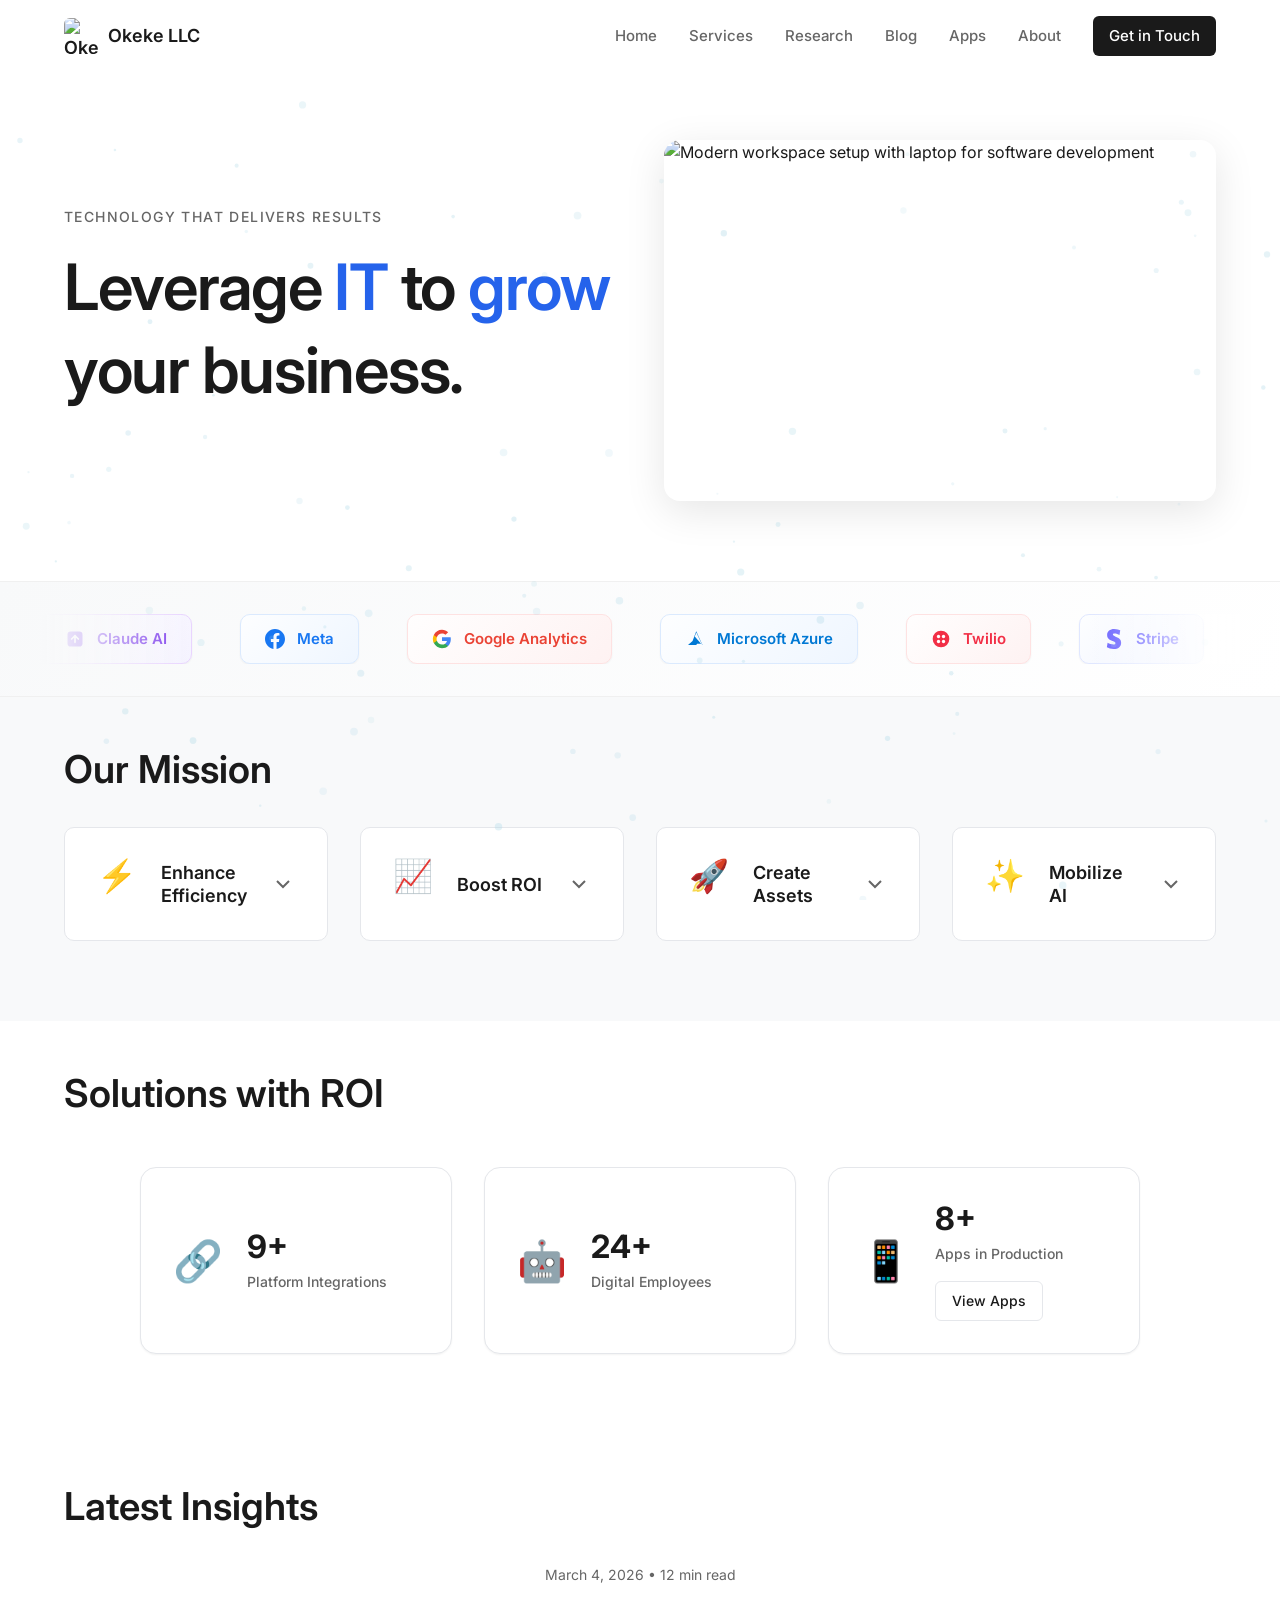
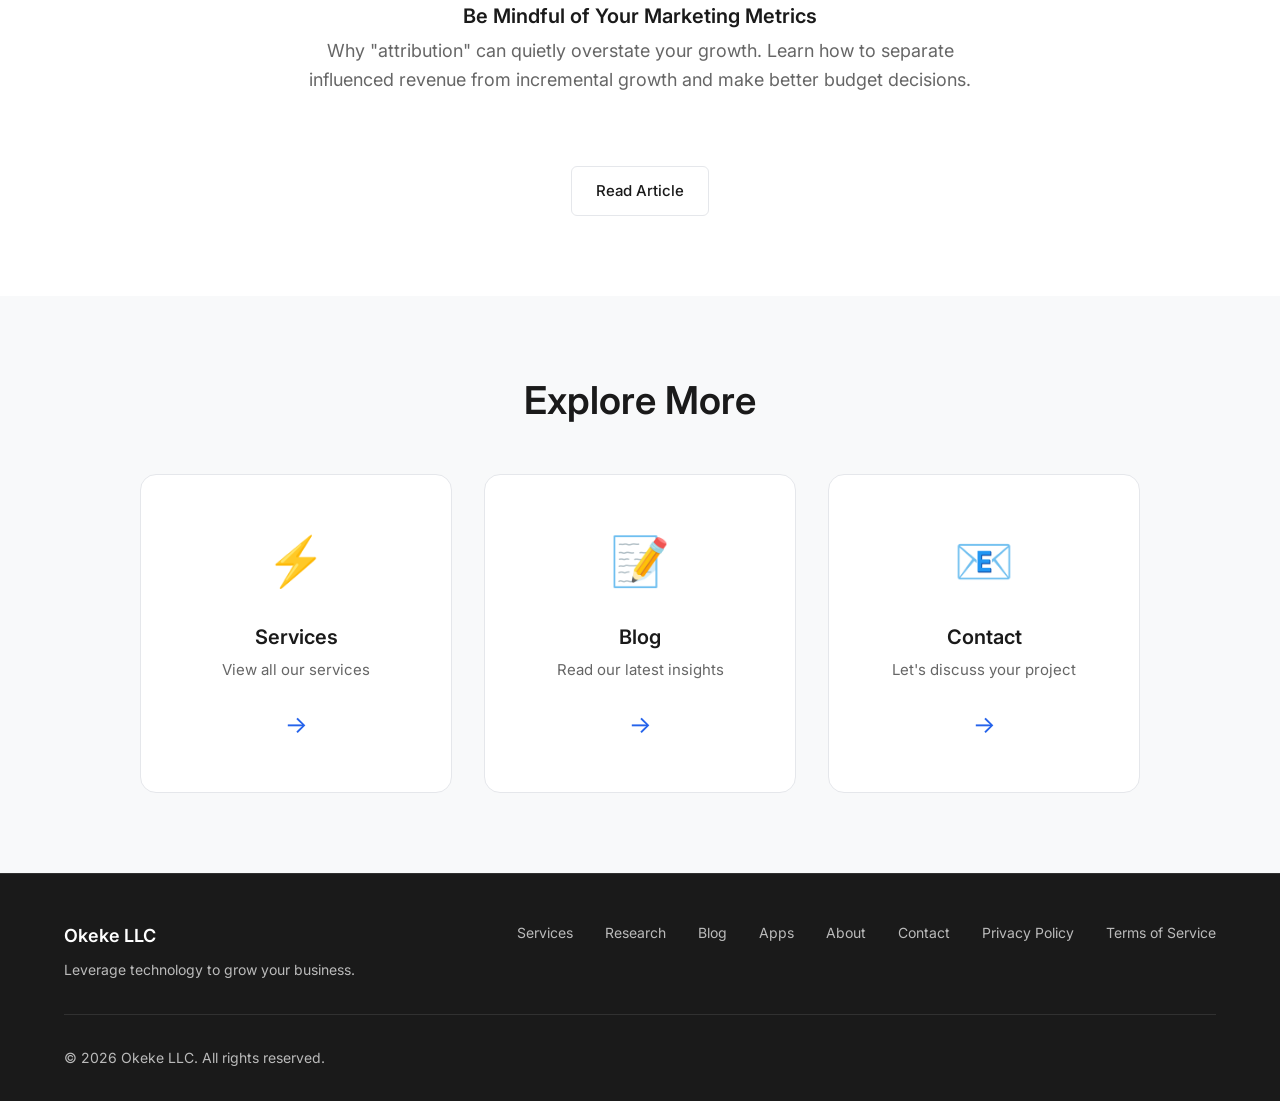
==== commit 5df4faef: "Update homepage hero headline with color emphasis Change 'Leverage technology to grow your business'" ====
--- a/index.html
+++ b/index.html
@@ -157,7 +157,7 @@
         <div class="container hero-container">
             <div class="hero-text">
                 <p class="hero-eyebrow">Technology That Delivers Results</p>
-                <h1>Leverage technology<br>to <span class="highlight">grow your business</span>.</h1>
+                <h1>Leverage <span class="highlight">IT</span> to <span class="highlight">grow</span> your business.</h1>
             </div>
             <div class="hero-image">
                 <img src="images/hero-workspace.jpg" alt="Modern workspace setup with laptop for software development" width="1920" height="1257" loading="eager">
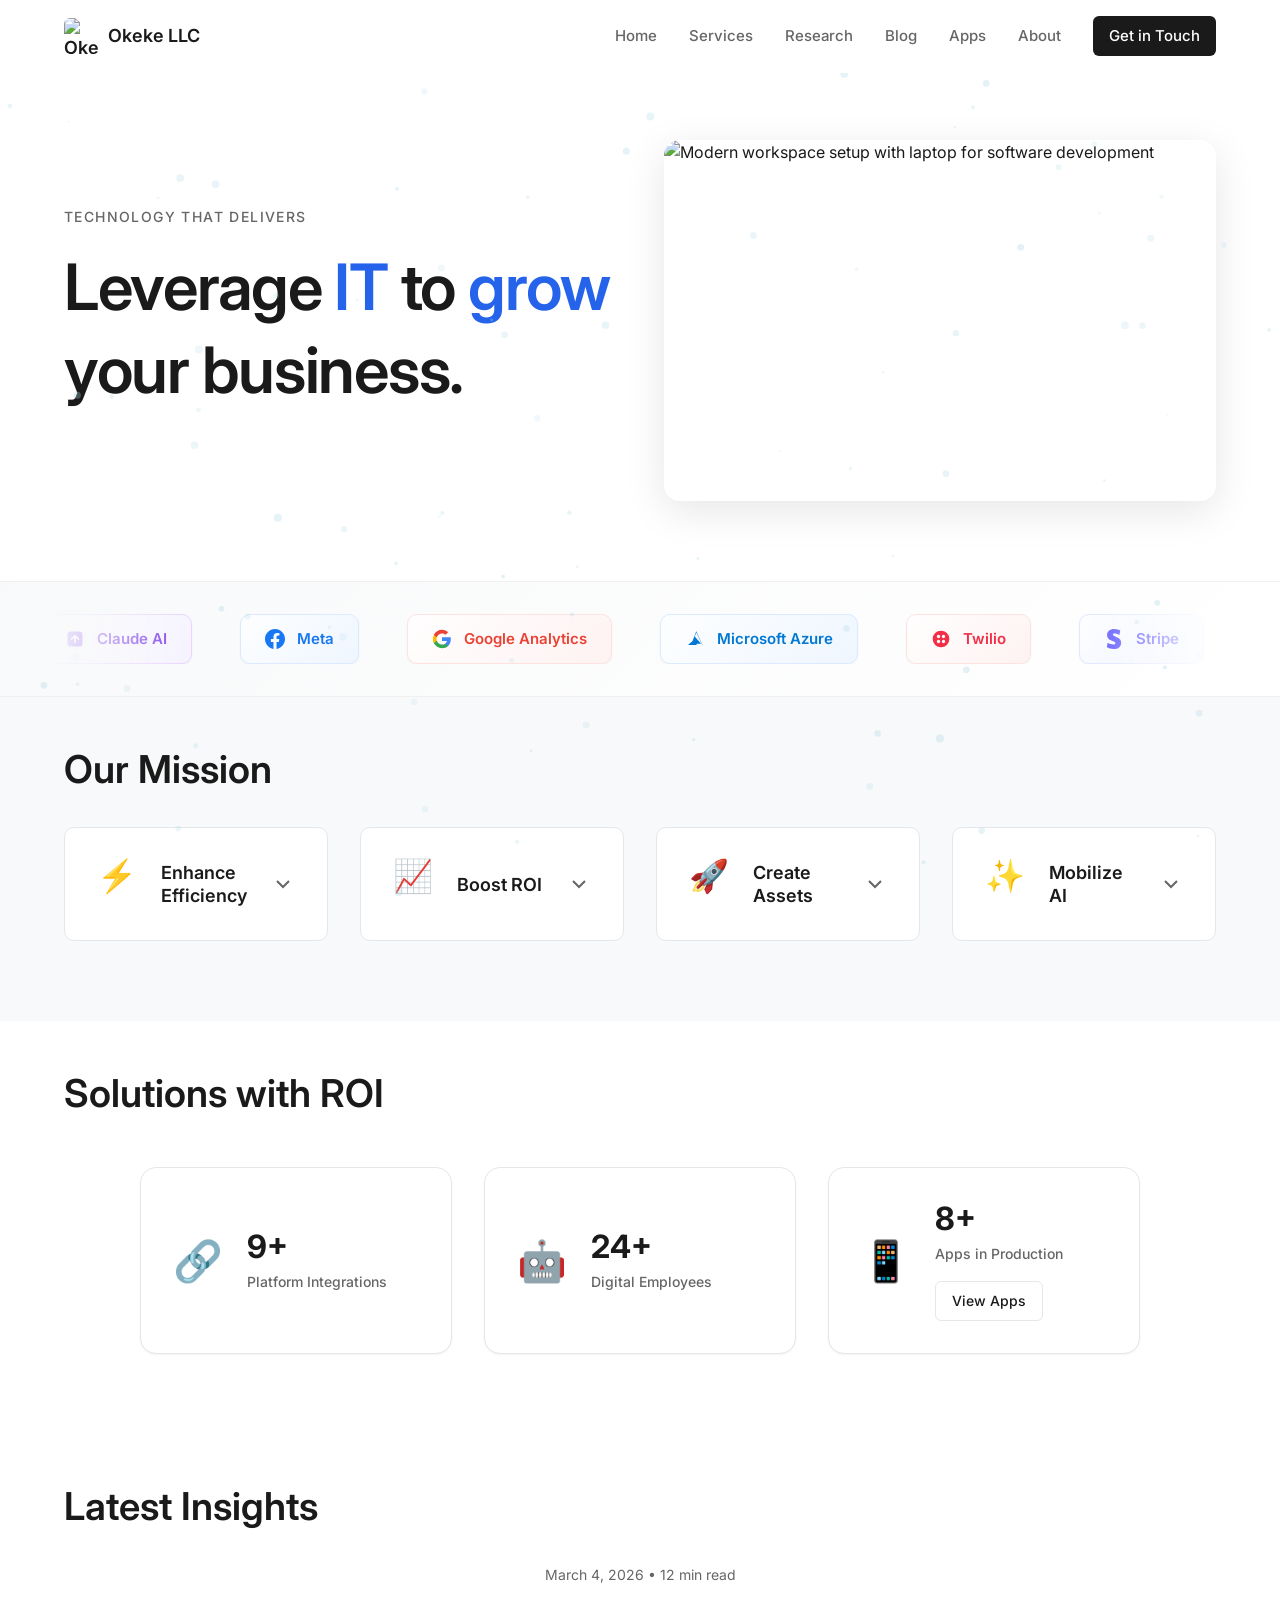
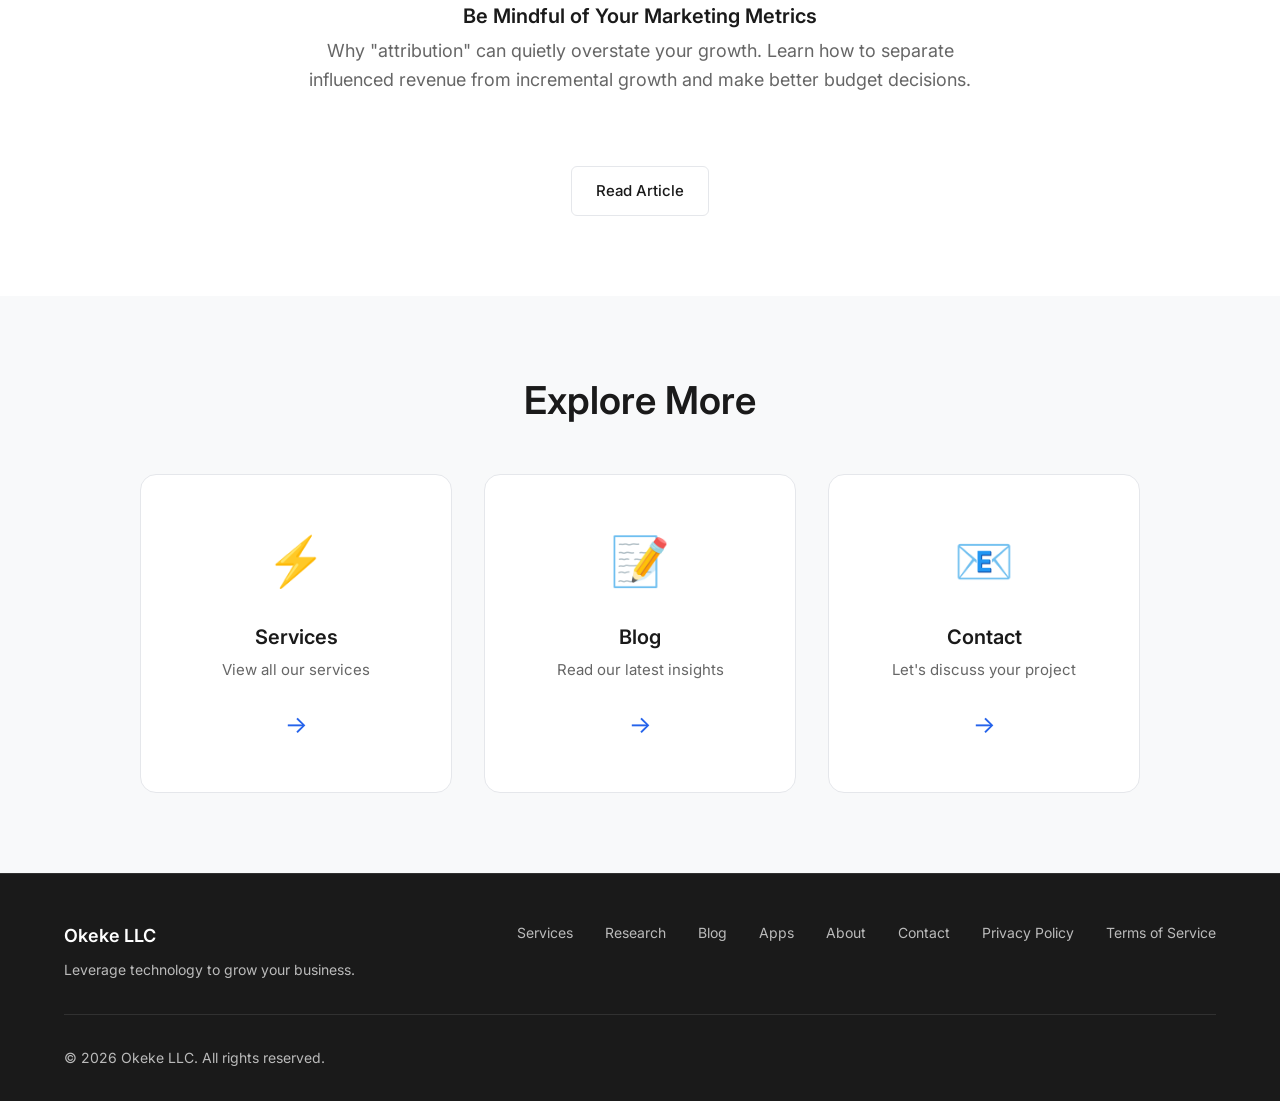
==== commit 91bcf721: "Simplify hero eyebrow text Change 'Technology That Delivers Results' to 'Technology That Delivers'  " ====
--- a/index.html
+++ b/index.html
@@ -156,7 +156,7 @@
     <header class="hero">
         <div class="container hero-container">
             <div class="hero-text">
-                <p class="hero-eyebrow">Technology That Delivers Results</p>
+                <p class="hero-eyebrow">Technology That Delivers</p>
                 <h1>Leverage <span class="highlight">IT</span> to <span class="highlight">grow</span> your business.</h1>
             </div>
             <div class="hero-image">
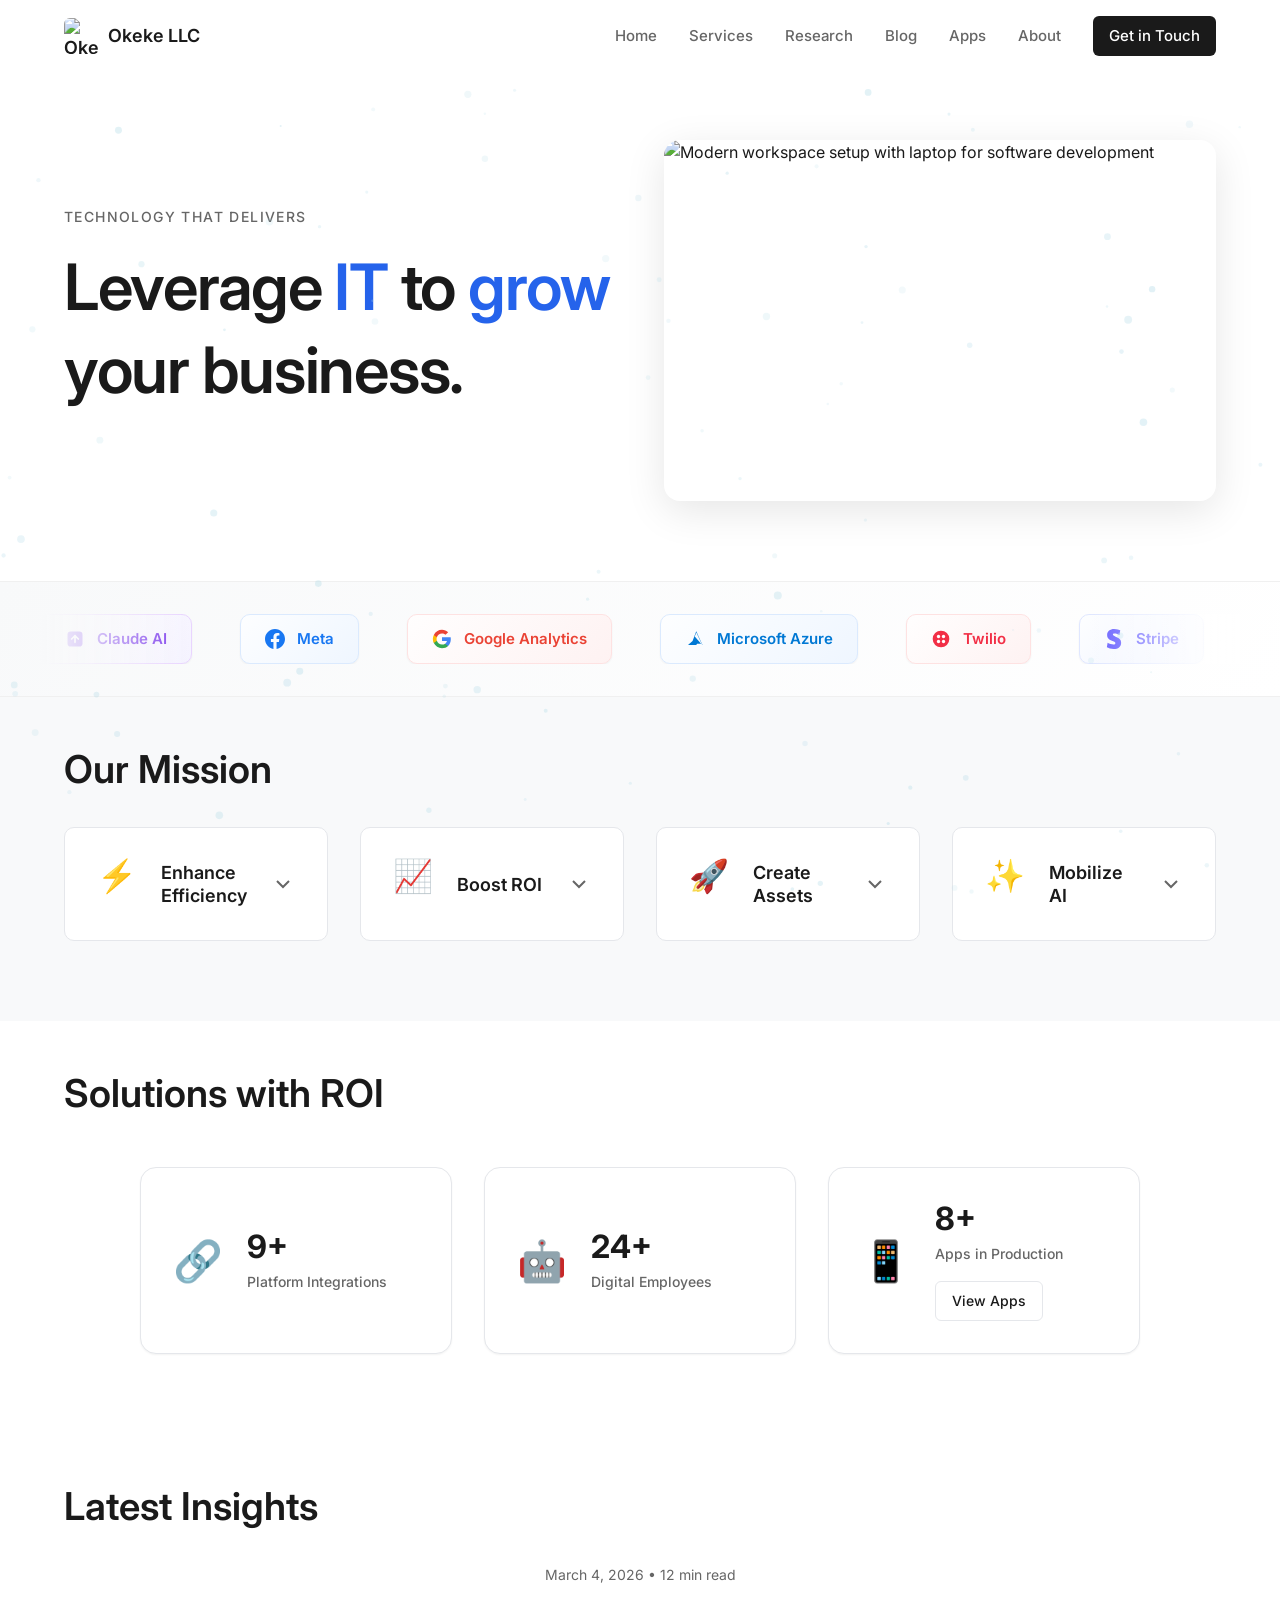
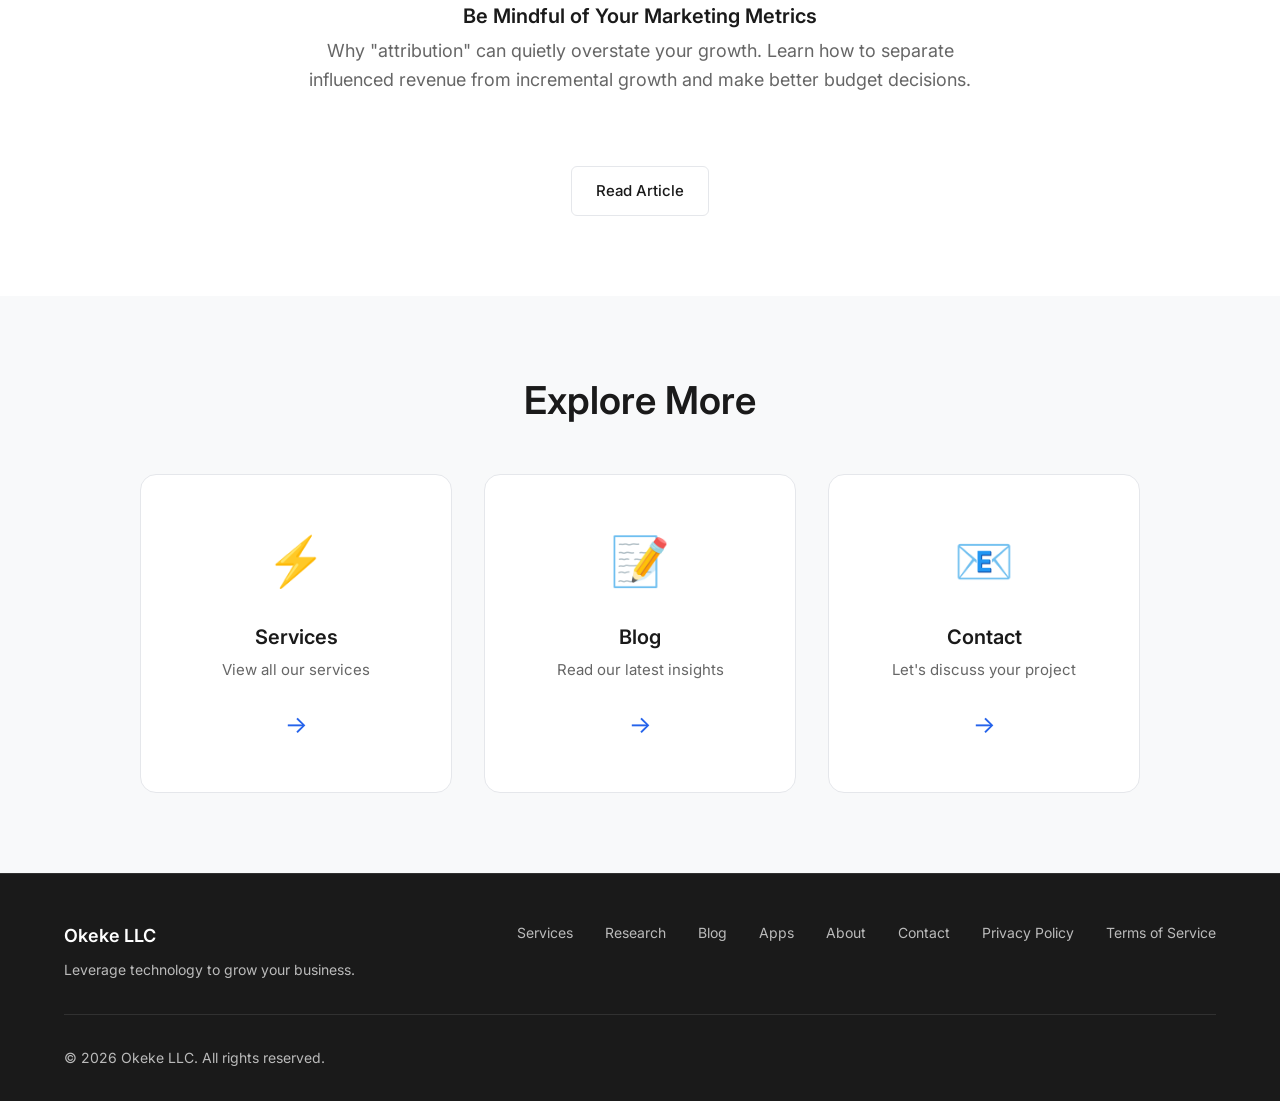
==== commit 6e3f7bd0: "Add favicon to all pages Added favicon link tags to all HTML pages using the existing logo.png: - St" ====
--- a/index.html
+++ b/index.html
@@ -24,6 +24,11 @@
     <meta property="og:image:width" content="1920">
     <meta property="og:image:height" content="1257">
     <meta property="og:image:alt" content="Modern workspace with laptop - Okeke LLC Software Development">
+
+    <!-- Favicon -->
+    <link rel="icon" type="image/png" sizes="32x32" href="/images/logo.png">
+    <link rel="icon" type="image/png" sizes="16x16" href="/images/logo.png">
+    <link rel="apple-touch-icon" sizes="180x180" href="/images/logo.png">
 
     <link rel="canonical" href="https://okeke.us">
     <link rel="preconnect" href="https://fonts.googleapis.com">
--- a/styles.css
+++ b/styles.css
@@ -1041,7 +1041,7 @@
 
     .hero-image {
         order: 2;
-        margin-top: var(--spacing-lg);
+        margin-top: var(--spacing-2xl);
     }
 
     .hero-subtitle {
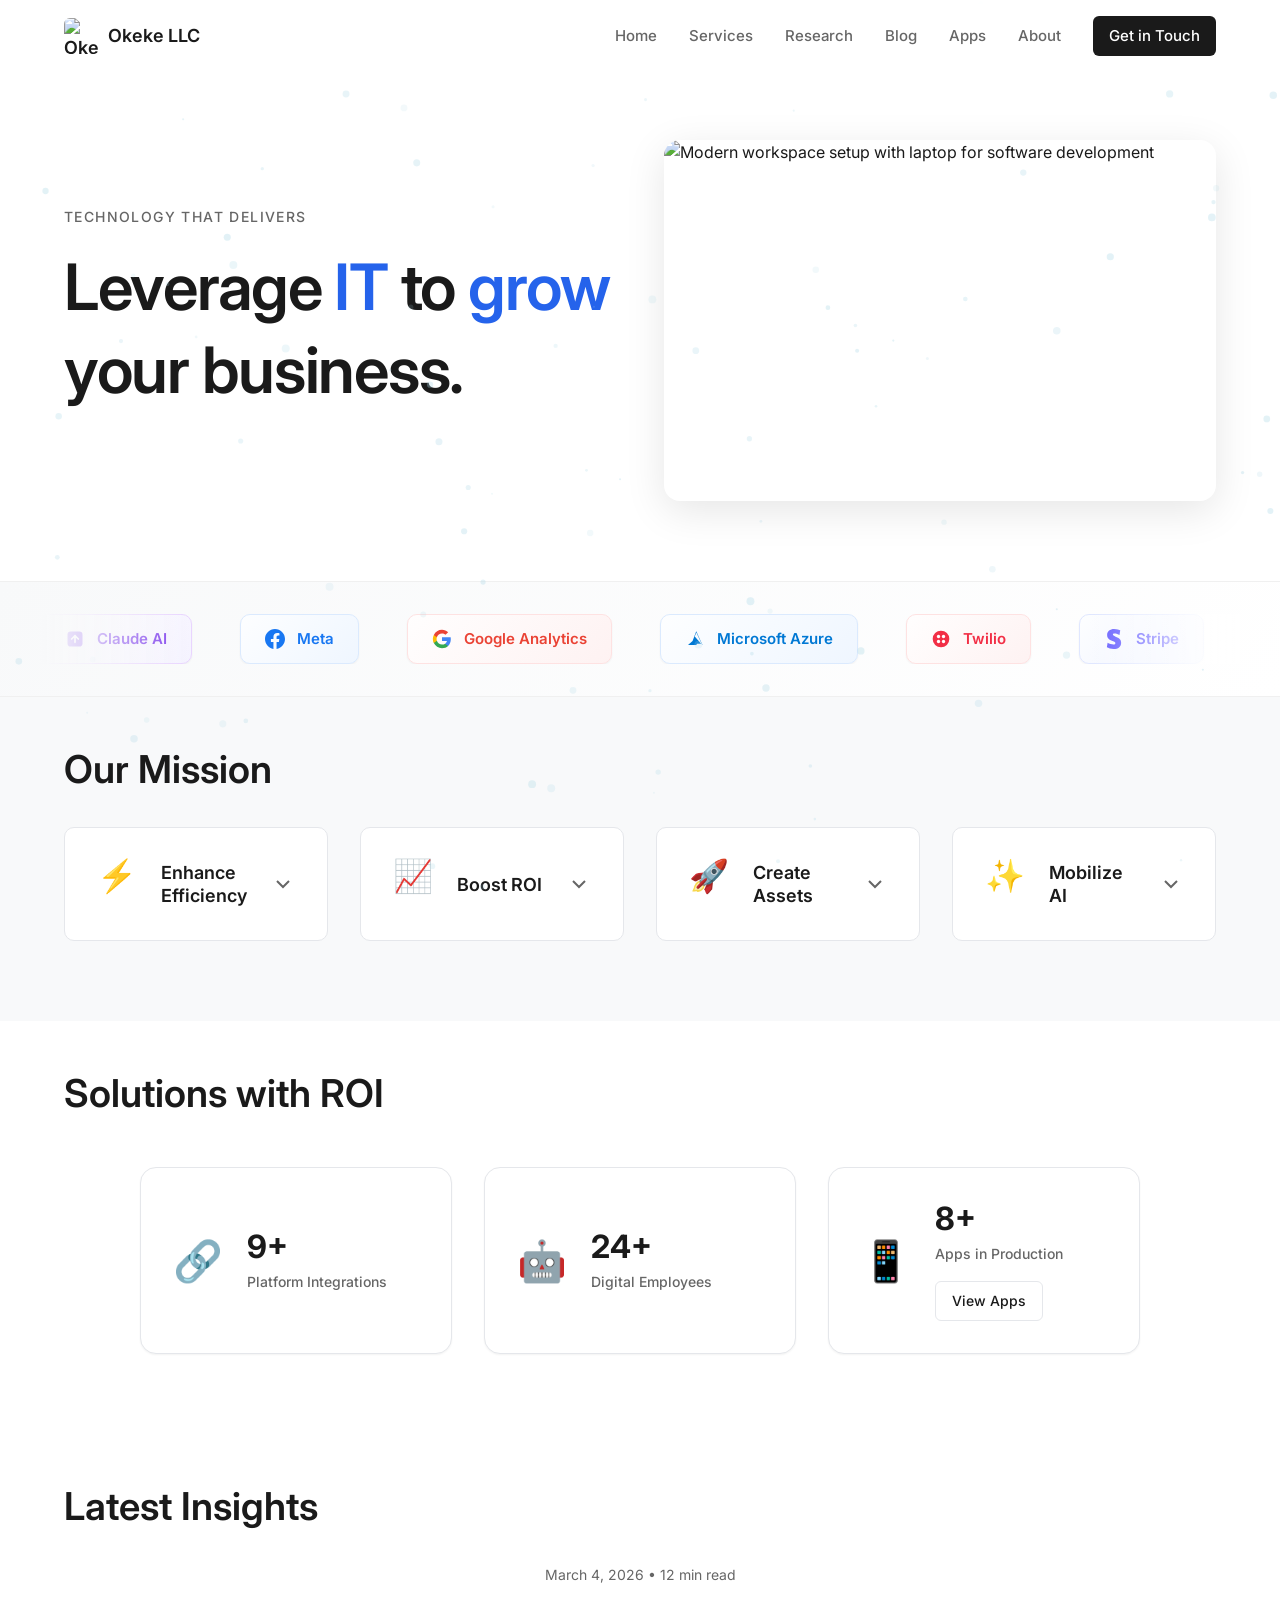
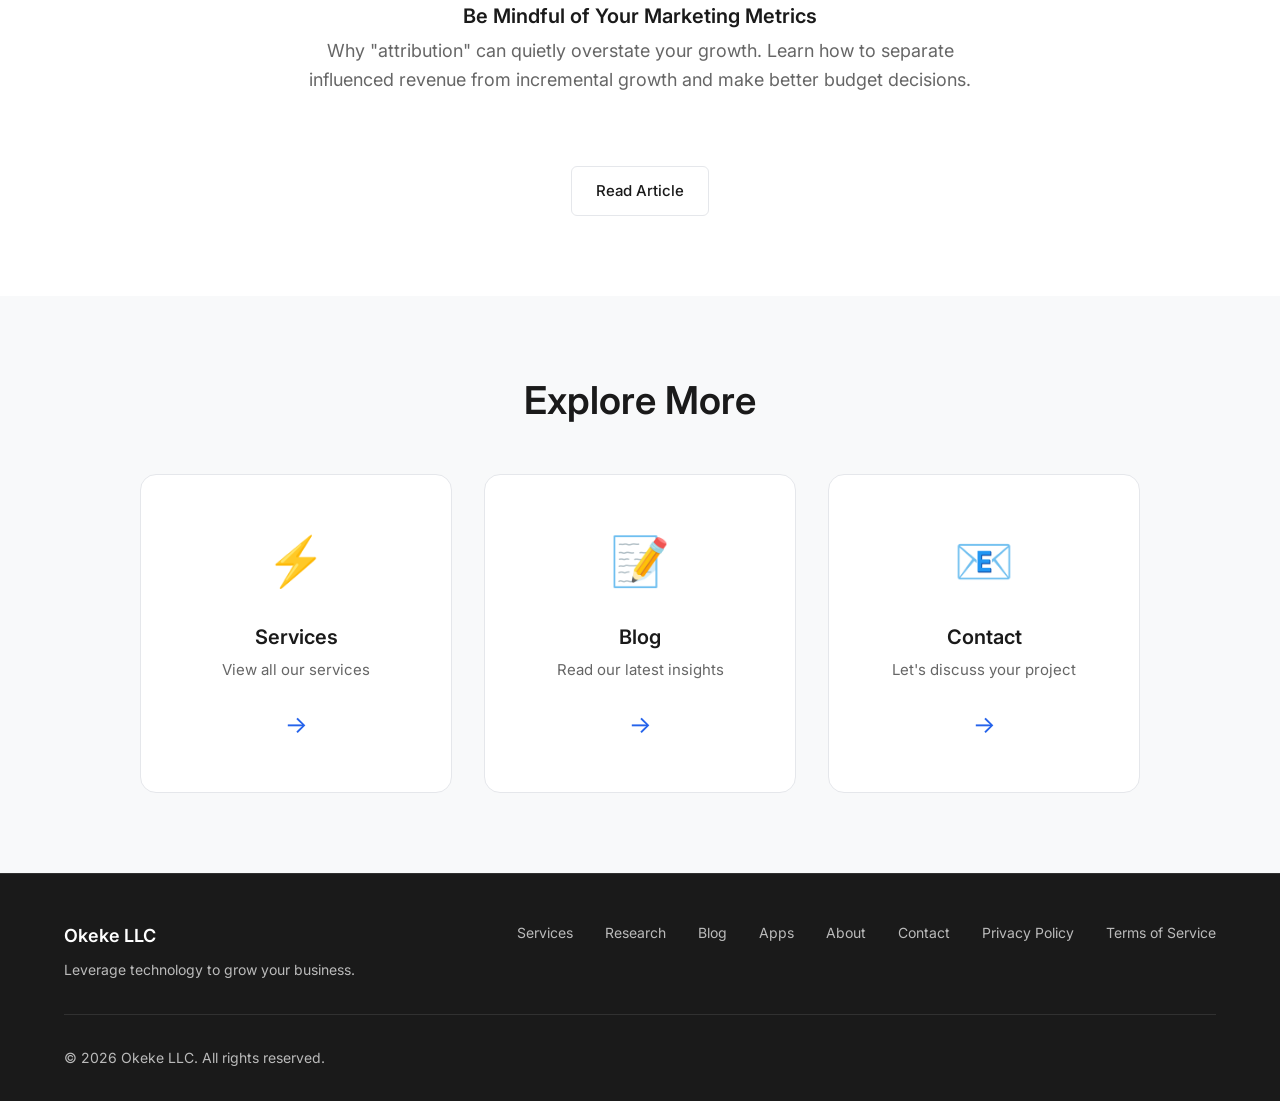
==== commit 477b1ff2: "Allow multiple mission cards to expand simultaneously Changed the mission cards from accordion behav" ====
--- a/index.html
+++ b/index.html
@@ -493,11 +493,6 @@
                     // Close this card
                     card.setAttribute('data-expanded', 'false');
                 } else {
-                    // Close all other cards first
-                    serviceCards.forEach(otherCard => {
-                        otherCard.setAttribute('data-expanded', 'false');
-                    });
-
                     // Open this card
                     card.setAttribute('data-expanded', 'true');
                 }
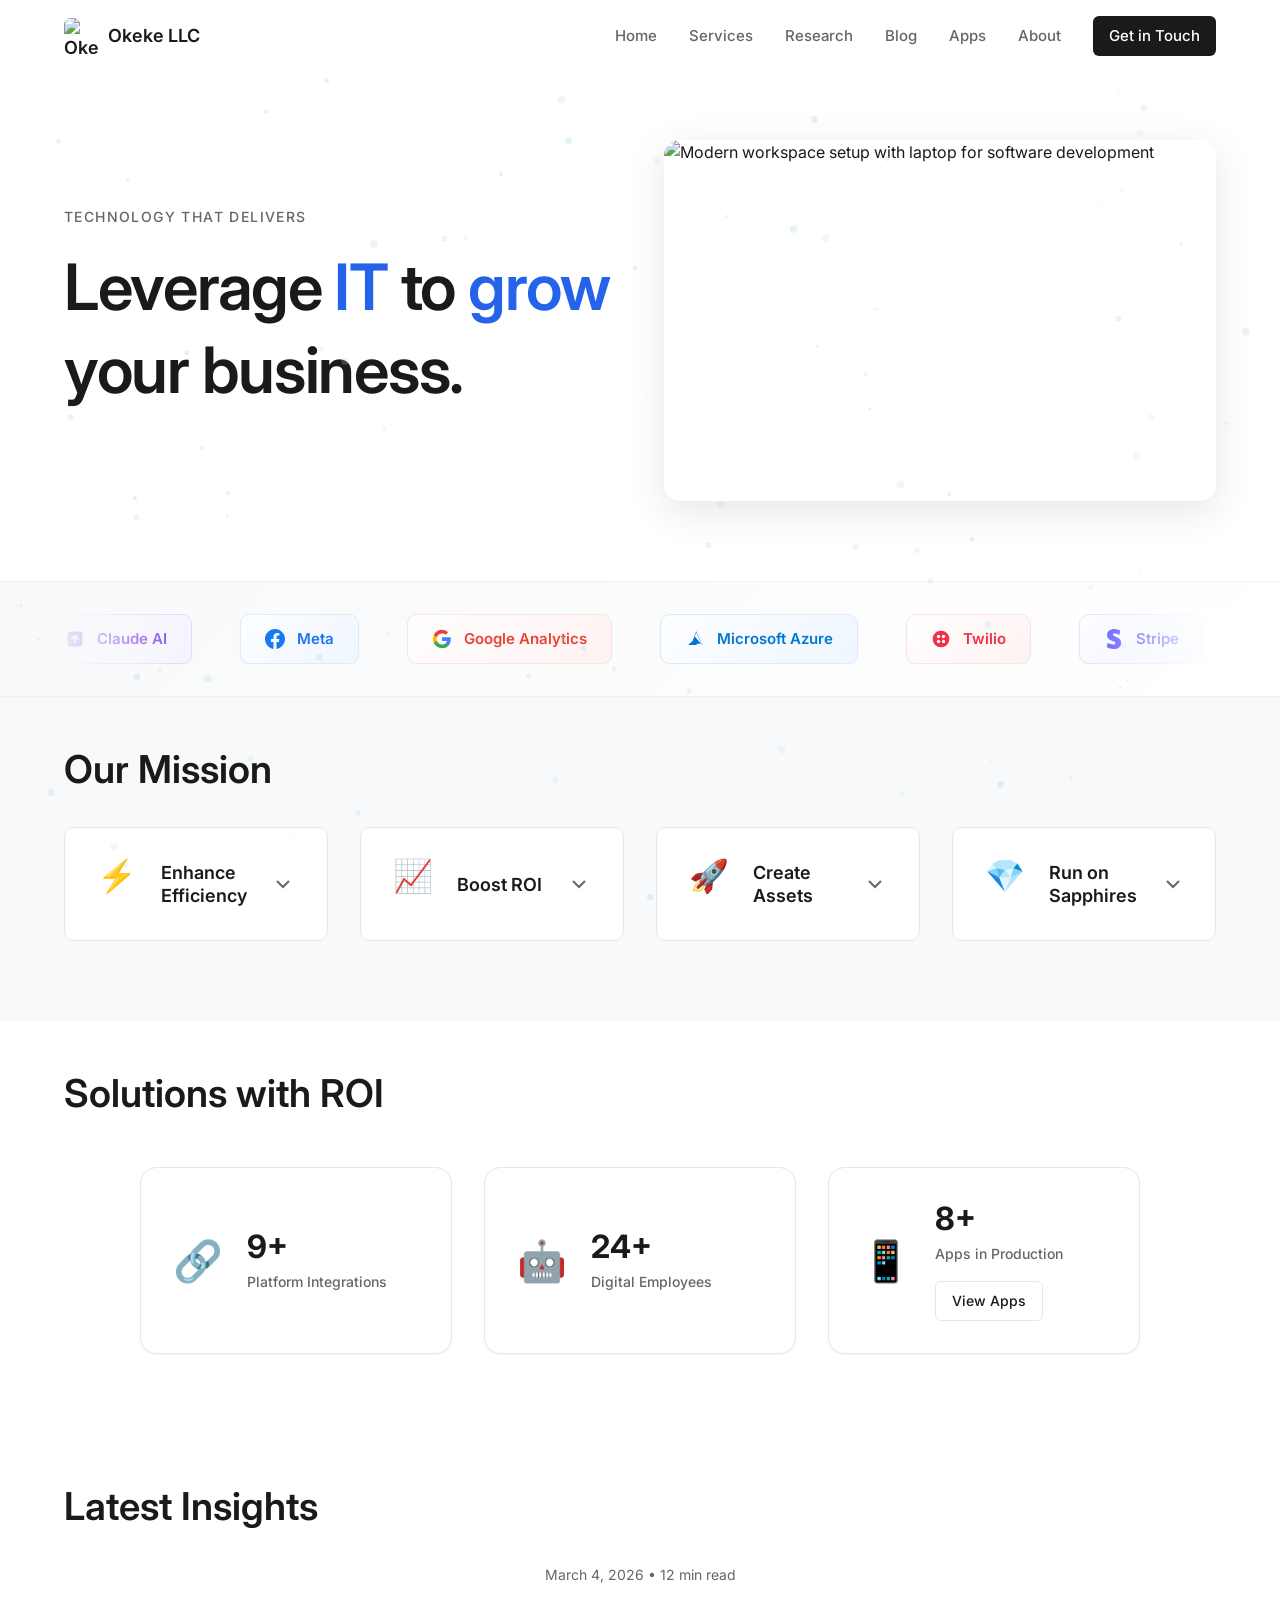
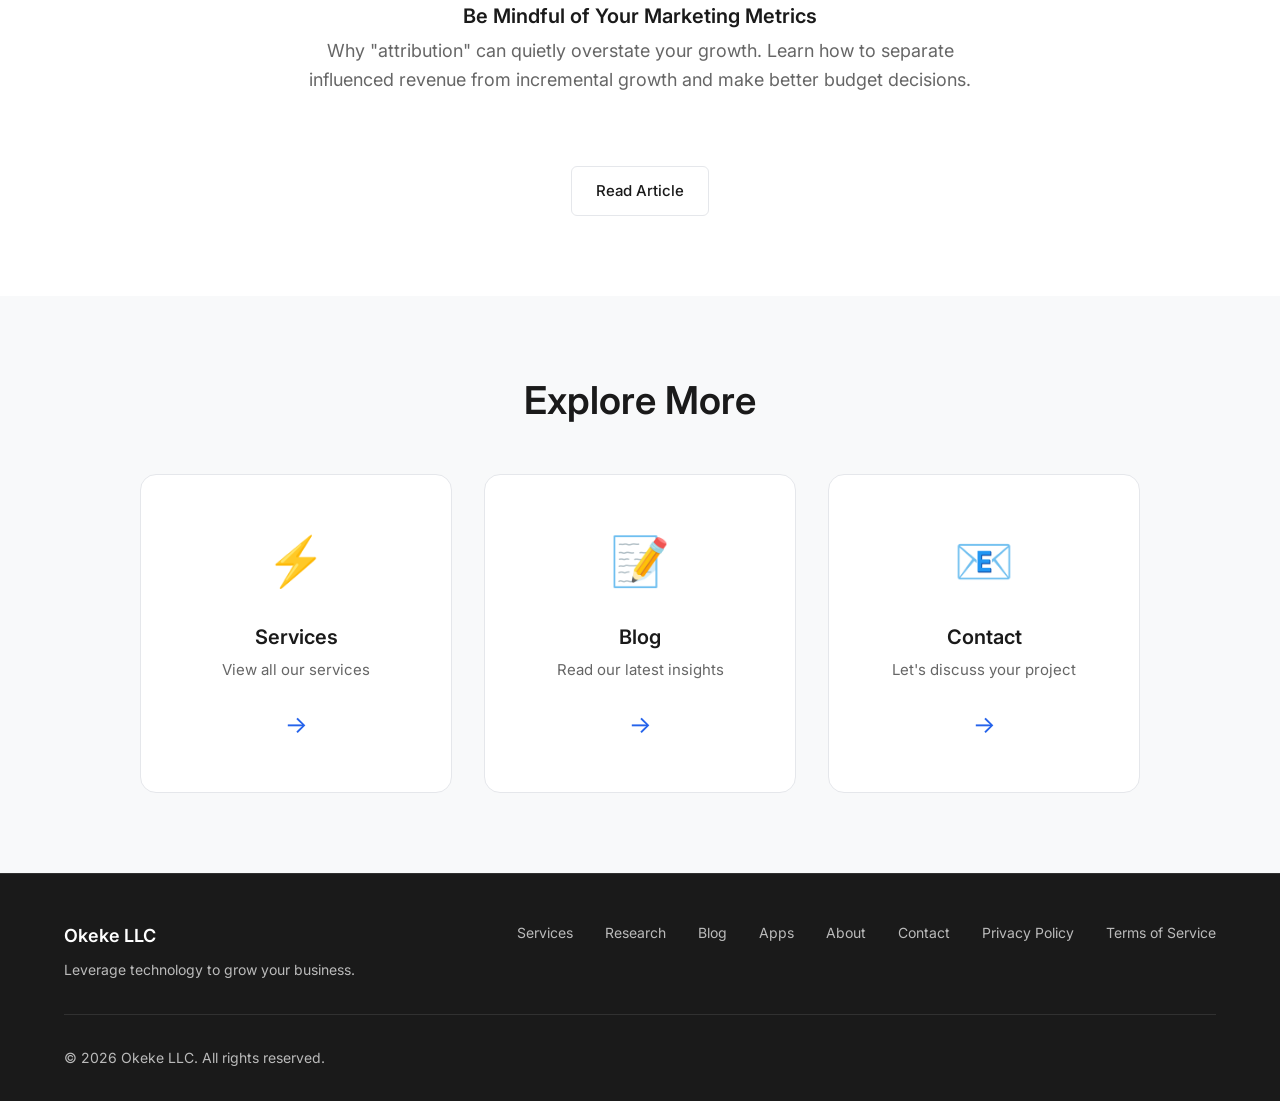
==== commit cb2698b5: "feat(sapphire): add BOS landing page and EULA Adds /sapphire/ as the public landing page for Sapphir" ====
--- a/index.html
+++ b/index.html
@@ -349,14 +349,14 @@
                 </div>
                 <div class="service-preview-card expandable" data-expanded="false">
                     <div class="service-card-header">
-                        <div class="service-icon">✨</div>
-                        <h3>Mobilize AI</h3>
+                        <div class="service-icon">💎</div>
+                        <h3>Run on Sapphires</h3>
                         <svg class="expand-icon" width="24" height="24" fill="none" stroke="currentColor" stroke-width="2">
                             <polyline points="6 9 12 15 18 9"></polyline>
                         </svg>
                     </div>
                     <div class="service-full-content">
-                        <p>24+ Claude-powered digital employees handling marketing, operations, and growth—the future of automated business workflows that run your entire marketing department on autopilot.</p>
+                        <p>Sapphires is our Business Operating System (BOS) — one AI head per department covering marketing, sales, operations, billing, admin, and reception. Replace fragmented tools with a single platform built to scale your business. <a href="/sapphire/">Learn more →</a></p>
                     </div>
                 </div>
             </div>
--- a/styles.css
+++ b/styles.css
@@ -1204,6 +1204,7 @@
     display: grid;
     grid-template-columns: repeat(auto-fit, minmax(260px, 1fr));
     gap: var(--spacing-lg);
+    align-items: start;
 }
 
 .service-preview-card {
--- a/research/research.css
+++ b/research/research.css
@@ -86,6 +86,7 @@
     grid-template-columns: repeat(auto-fit, minmax(350px, 1fr));
     gap: var(--spacing-lg);
     margin-top: var(--spacing-lg);
+    align-items: start;
 }
 
 .research-card {
